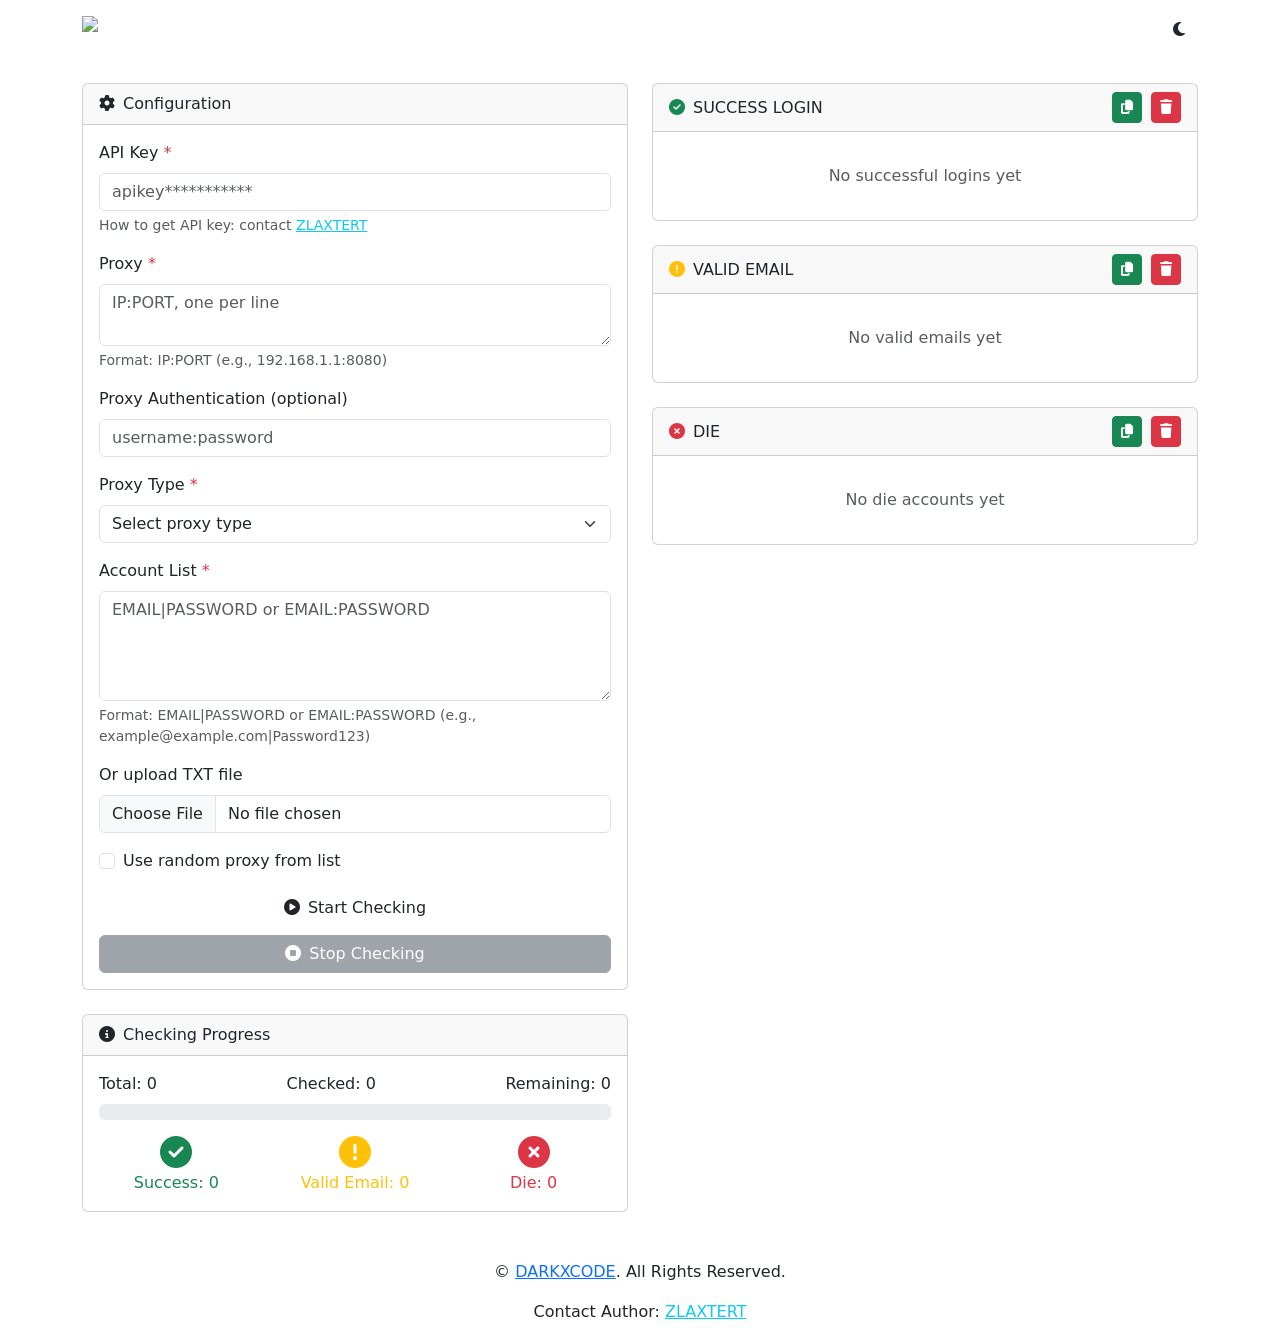
==== index.html @ 2e909208 "Create index.html" ====
<!DOCTYPE html>

<html lang="en">

<head>

    <meta charset="UTF-8">

    <meta name="viewport" content="width=device-width, initial-scale=1.0">

    <title>Netflix Bulk Checker | DARKXCODE</title>

    <link rel="icon" href="https://assets.nflxext.com/us/ffe/siteui/common/icons/nficon2016.ico" type="image/x-icon">

    <link href="https://cdn.jsdelivr.net/npm/bootstrap@5.3.0/dist/css/bootstrap.min.css" rel="stylesheet">

    <link rel="stylesheet" href="https://cdnjs.cloudflare.com/ajax/libs/font-awesome/6.4.0/css/all.min.css">

    <link rel="stylesheet" href="css/style.css">

</head>

<body>



<!--

   $ TEAM    : https://instagram.com/darkxcode_

   $ AUTHOR  : https://t.me/zlaxtert 

   $ CODE    : https://t.me/zexkings 

   $ DESIGN  : https://t.me/danielsmt 

   $ SITE    : https://darkxcode.site/

   $ VERSION : 1.0

-->



    <nav class="navbar navbar-expand-lg navbar-dark">

        <div class="container">

            <a class="navbar-brand" href="#">

                <img src="https://upload.wikimedia.org/wikipedia/commons/0/08/Netflix_2015_logo.svg" alt="Netflix" height="30" class="d-inline-block align-text-top me-2">

                Bulk Checker

            </a>

            <button class="btn btn-netflix ms-auto" id="toggleTheme">

                <i class="fas fa-moon"></i>

            </button>

        </div>

    </nav>



    <div class="container mt-4">

        <div class="row">

            <div class="col-lg-6">

                <div class="card">

                    <div class="card-header">

                        <i class="fas fa-cog me-2"></i>Configuration

                    </div>

                    <div class="card-body">

                        <div class="mb-3">

                            <label for="apikey" class="form-label">API Key <span class="text-danger">*</span></label>

                            <input type="text" class="form-control" id="apikey"  placeholder="apikey***********" required>

                            <div class="form-text">How to get API key: contact <a href="https://t.me/zlaxtert" target="_blank" class="text-info">ZLAXTERT</a></div>

                        </div>

                        

                        <div class="mb-3">

                            <label for="proxy" class="form-label">Proxy <span class="text-danger">*</span></label>

                            <textarea class="form-control" id="proxy" rows="2" placeholder="IP:PORT, one per line" required></textarea>

                            <div class="form-text">Format: IP:PORT (e.g., 192.168.1.1:8080)</div>

                        </div>

                        

                        <div class="mb-3">

                            <label for="proxyAuth" class="form-label">Proxy Authentication (optional)</label>

                            <input type="text" class="form-control" id="proxyAuth" placeholder="username:password">

                        </div>

                        

                        <div class="mb-3">

                            <label for="proxyType" class="form-label">Proxy Type <span class="text-danger">*</span></label>

                            <select class="form-select" id="proxyType" required>

                                <option value="">Select proxy type</option>

                                <option value="http">HTTP</option>

                                <option value="https">HTTPS</option>

                                <option value="socks4">SOCKS4</option>

                                <option value="socks5">SOCKS5</option>

                            </select>

                        </div>

                        

                        <div class="mb-3">

                            <label for="accountList" class="form-label">Account List <span class="text-danger">*</span></label>

                            <textarea class="form-control" id="accountList" rows="4" placeholder="EMAIL|PASSWORD or EMAIL:PASSWORD" required></textarea>

                            <div class="form-text">Format: EMAIL|PASSWORD or EMAIL:PASSWORD (e.g., example@example.com|Password123)</div>

                        </div>

                        

                        <div class="mb-3">

                            <label for="fileUpload" class="form-label">Or upload TXT file</label>

                            <input type="file" class="form-control" id="fileUpload" accept=".txt">

                        </div>

                        

                        <div class="mb-3 form-check">

                            <input type="checkbox" class="form-check-input" id="useRandomProxy">

                            <label class="form-check-label" for="useRandomProxy">Use random proxy from list</label>

                        </div>

                        

                        <div class="d-grid gap-2">

                            <button class="btn btn-netflix" id="startCheck">

                                <i class="fas fa-play-circle me-2"></i>Start Checking

                            </button>

                            <button class="btn btn-secondary" id="stopCheck" disabled>

                                <i class="fas fa-stop-circle me-2"></i>Stop Checking

                            </button>

                        </div>

                    </div>

                </div>

<!--

   $ TEAM    : https://instagram.com/darkxcode_

   $ AUTHOR  : https://t.me/zlaxtert 

   $ CODE    : https://t.me/zexkings 

   $ DESIGN  : https://t.me/danielsmt 

   $ SITE    : https://darkxcode.site/

   $ VERSION : 1.0

-->

                <div class="card mt-4">

                    <div class="card-header">

                        <i class="fas fa-info-circle me-2"></i>Checking Progress

                    </div>

                    <div class="card-body">

                        <div class="mb-3">

                            <div class="d-flex justify-content-between">

                                <span>Total: <span id="totalAccounts">0</span></span>

                                <span>Checked: <span id="checkedAccounts">0</span></span>

                                <span>Remaining: <span id="remainingAccounts">0</span></span>

                            </div>

                            <div class="progress mt-2">

                                <div class="progress-bar" role="progressbar" style="width: 0%" aria-valuenow="0" aria-valuemin="0" aria-valuemax="100" id="progressBar"></div>

                            </div>

                        </div>

                        

                        <div class="row text-center">

                            <div class="col-4">

                                <div class="text-success">

                                    <i class="fas fa-check-circle fa-2x"></i>

                                    <div>Success: <span id="successCount">0</span></div>

                                </div>

                            </div>

                            <div class="col-4">

                                <div class="text-warning">

                                    <i class="fas fa-exclamation-circle fa-2x"></i>

                                    <div>Valid Email: <span id="validCount">0</span></div>

                                </div>

                            </div>

                            <div class="col-4">

                                <div class="text-danger">

                                    <i class="fas fa-times-circle fa-2x"></i>

                                    <div>Die: <span id="dieCount">0</span></div>

                                </div>

                            </div>

                        </div>

                    </div>

                </div>

            </div>

            

            <div class="col-lg-6">

                <div class="card">

                    <div class="card-header d-flex justify-content-between align-items-center">

                        <span><i class="fas fa-check-circle text-success me-2"></i>SUCCESS LOGIN</span>

                        <div>

                            <button class="btn btn-sm btn-success me-1" id="copySuccess">

                                <i class="fas fa-copy"></i>

                            </button>

                            <button class="btn btn-sm btn-danger" id="clearSuccess">

                                <i class="fas fa-trash"></i>

                            </button>

                        </div>

                    </div>

                    <div class="card-body result-section" id="successResults">

                        <div class="text-center text-muted py-3">No successful logins yet</div>

                    </div>

                </div>

                

                <div class="card mt-4">

                    <div class="card-header d-flex justify-content-between align-items-center">

                        <span><i class="fas fa-exclamation-circle text-warning me-2"></i>VALID EMAIL</span>

                        <div>

                            <button class="btn btn-sm btn-success me-1" id="copyValid">

                                <i class="fas fa-copy"></i>

                            </button>

                            <button class="btn btn-sm btn-danger" id="clearValid">

                                <i class="fas fa-trash"></i>

                            </button>

                        </div>

                    </div>

                    <div class="card-body result-section" id="validResults">

                        <div class="text-center text-muted py-3">No valid emails yet</div>

                    </div>

                </div>

                

                <div class="card mt-4">

                    <div class="card-header d-flex justify-content-between align-items-center">

                        <span><i class="fas fa-times-circle text-danger me-2"></i>DIE</span>

                        <div>

                            <button class="btn btn-sm btn-success me-1" id="copyDie">

                                <i class="fas fa-copy"></i>

                            </button>

                            <button class="btn btn-sm btn-danger" id="clearDie">

                                <i class="fas fa-trash"></i>

                            </button>

                        </div>

                    </div>

                    <div class="card-body result-section" id="dieResults">

                        <div class="text-center text-muted py-3">No die accounts yet</div>

                    </div>

                </div>

            </div>

        </div>

    </div>

<!--

   $ TEAM    : https://instagram.com/darkxcode_

   $ AUTHOR  : https://t.me/zlaxtert 

   $ CODE    : https://t.me/zexkings 

   $ DESIGN  : https://t.me/danielsmt 

   $ SITE    : https://darkxcode.site/

   $ VERSION : 1.0

-->

    <footer class="mt-5">

        <div class="container text-center">

            <p>&copy; <span id="currentYear"></span> <a href="https://instagram.com/darkxcode_" target="_blank">DARKXCODE</a>. All Rights Reserved.</p>

            <p>Contact Author: <a href="https://t.me/zlaxtert" target="_blank" class="text-info">ZLAXTERT</a></p>

        </div>

    </footer>



    <script src="https://code.jquery.com/jquery-3.6.0.min.js"></script>

    <script src="https://cdn.jsdelivr.net/npm/bootstrap@5.3.0/dist/js/bootstrap.bundle.min.js"></script>

    <script src="js/call.js" type="text/javascript"></script>

</body>

</html>
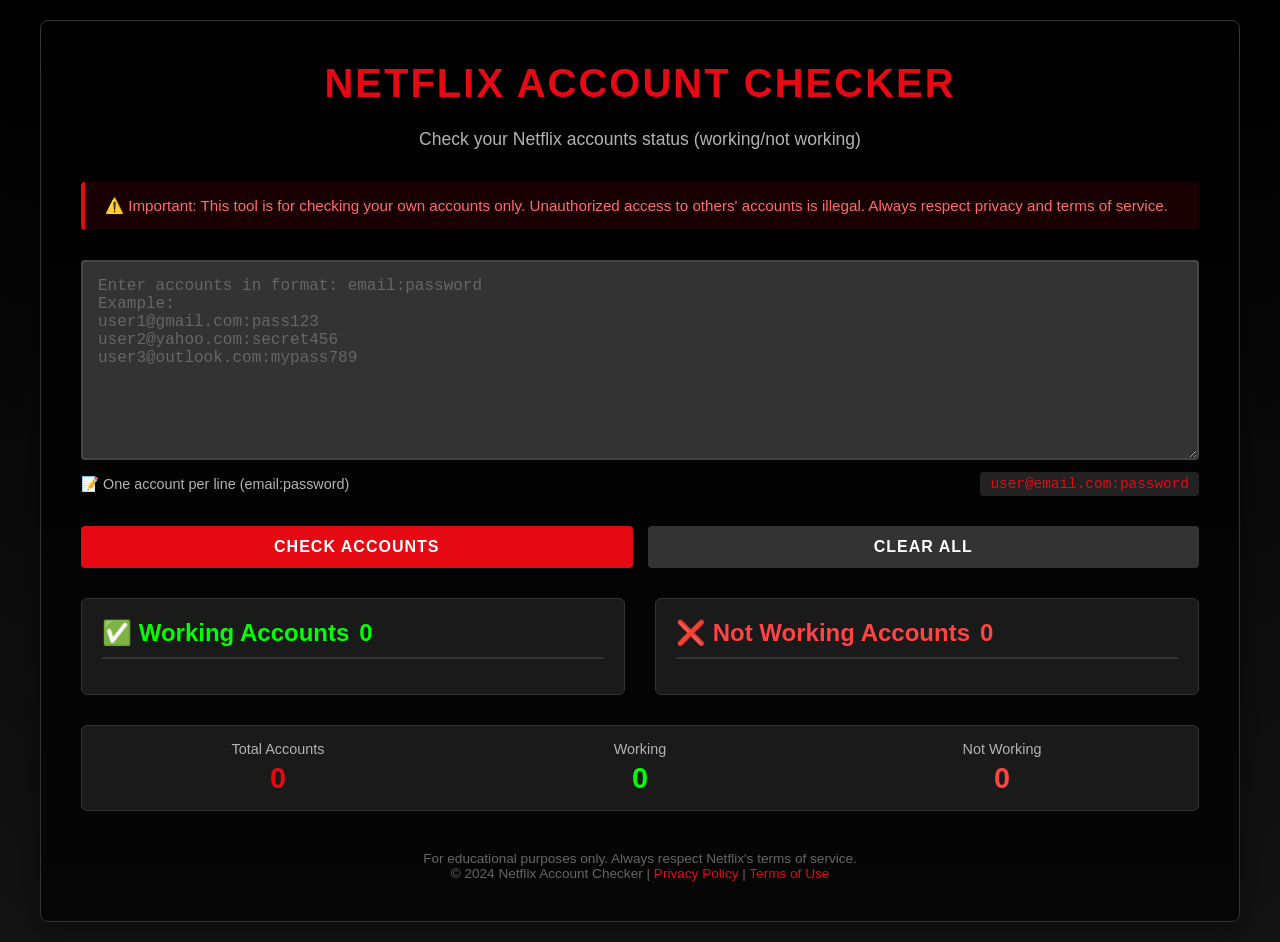
==== commit 5981997d: "Update index.html" ====
--- a/index.html
+++ b/index.html
@@ -1,435 +1,577 @@
 <!DOCTYPE html>
-
 <html lang="en">
-
 <head>
-
     <meta charset="UTF-8">
-
     <meta name="viewport" content="width=device-width, initial-scale=1.0">
-
-    <title>Netflix Bulk Checker | DARKXCODE</title>
-
-    <link rel="icon" href="https://assets.nflxext.com/us/ffe/siteui/common/icons/nficon2016.ico" type="image/x-icon">
-
-    <link href="https://cdn.jsdelivr.net/npm/bootstrap@5.3.0/dist/css/bootstrap.min.css" rel="stylesheet">
-
-    <link rel="stylesheet" href="https://cdnjs.cloudflare.com/ajax/libs/font-awesome/6.4.0/css/all.min.css">
-
-    <link rel="stylesheet" href="css/style.css">
-
+    <title>Netflix Account Checker</title>
+    <style>
+        * {
+            margin: 0;
+            padding: 0;
+            box-sizing: border-box;
+        }
+
+        body {
+            font-family: 'Netflix Sans', Arial, sans-serif;
+            background: linear-gradient(180deg, #000000 0%, #141414 100%);
+            color: #ffffff;
+            min-height: 100vh;
+            padding: 20px;
+        }
+
+        .container {
+            max-width: 1200px;
+            margin: 0 auto;
+            background: rgba(0, 0, 0, 0.7);
+            border-radius: 8px;
+            padding: 40px;
+            box-shadow: 0 8px 32px rgba(0, 0, 0, 0.5);
+            border: 1px solid #333;
+        }
+
+        h1 {
+            font-size: 2.5rem;
+            margin-bottom: 20px;
+            color: #e50914;
+            text-transform: uppercase;
+            letter-spacing: 2px;
+            text-shadow: 2px 2px 4px rgba(0, 0, 0, 0.5);
+            text-align: center;
+        }
+
+        .description {
+            text-align: center;
+            color: #b3b3b3;
+            margin-bottom: 30px;
+            font-size: 1.1rem;
+            line-height: 1.5;
+        }
+
+        .warning {
+            background: rgba(229, 9, 20, 0.1);
+            border-left: 4px solid #e50914;
+            padding: 15px 20px;
+            margin-bottom: 30px;
+            border-radius: 4px;
+            color: #ff6b6b;
+            font-size: 0.95rem;
+        }
+
+        .input-section {
+            margin-bottom: 30px;
+        }
+
+        textarea {
+            width: 100%;
+            height: 200px;
+            background: #333;
+            border: 2px solid #444;
+            border-radius: 4px;
+            color: #fff;
+            padding: 15px;
+            font-size: 1rem;
+            font-family: 'Courier New', monospace;
+            resize: vertical;
+            transition: border-color 0.3s;
+        }
+
+        textarea:focus {
+            outline: none;
+            border-color: #e50914;
+        }
+
+        textarea::placeholder {
+            color: #666;
+        }
+
+        .input-info {
+            margin-top: 8px;
+            color: #b3b3b3;
+            font-size: 0.9rem;
+            display: flex;
+            justify-content: space-between;
+            align-items: center;
+        }
+
+        .format-example {
+            background: #222;
+            padding: 4px 10px;
+            border-radius: 4px;
+            color: #e50914;
+            font-family: 'Courier New', monospace;
+        }
+
+        .button-group {
+            display: flex;
+            gap: 15px;
+            margin-bottom: 30px;
+            flex-wrap: wrap;
+        }
+
+        .btn {
+            padding: 12px 30px;
+            font-size: 1rem;
+            font-weight: 600;
+            border: none;
+            border-radius: 4px;
+            cursor: pointer;
+            transition: all 0.3s;
+            text-transform: uppercase;
+            letter-spacing: 1px;
+            flex: 1;
+            min-width: 150px;
+        }
+
+        .btn-primary {
+            background: #e50914;
+            color: white;
+        }
+
+        .btn-primary:hover:not(:disabled) {
+            background: #f40612;
+            transform: translateY(-2px);
+            box-shadow: 0 4px 12px rgba(229, 9, 20, 0.4);
+        }
+
+        .btn-secondary {
+            background: #333;
+            color: white;
+        }
+
+        .btn-secondary:hover:not(:disabled) {
+            background: #404040;
+            transform: translateY(-2px);
+        }
+
+        .btn:disabled {
+            opacity: 0.5;
+            cursor: not-allowed;
+        }
+
+        .progress-container {
+            background: #222;
+            border-radius: 4px;
+            margin-bottom: 30px;
+            overflow: hidden;
+            height: 40px;
+            position: relative;
+            display: none;
+        }
+
+        .progress-bar {
+            background: linear-gradient(90deg, #e50914, #ff5e5e);
+            height: 100%;
+            width: 0%;
+            transition: width 0.3s;
+        }
+
+        .progress-text {
+            position: absolute;
+            top: 50%;
+            left: 50%;
+            transform: translate(-50%, -50%);
+            color: white;
+            font-weight: 600;
+            text-shadow: 1px 1px 2px black;
+            z-index: 1;
+        }
+
+        .results {
+            display: grid;
+            grid-template-columns: 1fr 1fr;
+            gap: 30px;
+        }
+
+        .result-box {
+            background: #1a1a1a;
+            border-radius: 6px;
+            padding: 20px;
+            border: 1px solid #333;
+        }
+
+        .result-box h2 {
+            font-size: 1.5rem;
+            margin-bottom: 15px;
+            padding-bottom: 10px;
+            border-bottom: 2px solid #333;
+            display: flex;
+            align-items: center;
+            gap: 10px;
+        }
+
+        .working h2 {
+            color: #00ff00;
+        }
+
+        .not-working h2 {
+            color: #ff4444;
+        }
+
+        .account-list {
+            max-height: 400px;
+            overflow-y: auto;
+        }
+
+        .account-item {
+            background: #252525;
+            padding: 12px 15px;
+            margin-bottom: 8px;
+            border-radius: 4px;
+            font-family: 'Courier New', monospace;
+            font-size: 0.9rem;
+            border-left: 4px solid;
+            animation: slideIn 0.3s ease;
+            display: flex;
+            justify-content: space-between;
+            align-items: center;
+            transition: transform 0.2s;
+        }
+
+        .account-item:hover {
+            transform: translateX(5px);
+        }
+
+        .working .account-item {
+            border-left-color: #00ff00;
+            background: rgba(0, 255, 0, 0.1);
+        }
+
+        .not-working .account-item {
+            border-left-color: #ff4444;
+            background: rgba(255, 68, 68, 0.1);
+        }
+
+        .account-email {
+            color: #fff;
+            word-break: break-all;
+        }
+
+        .account-pass {
+            color: #b3b3b3;
+            margin-left: 10px;
+        }
+
+        .account-status {
+            font-size: 0.8rem;
+            padding: 3px 8px;
+            border-radius: 12px;
+            font-weight: 600;
+        }
+
+        .status-working {
+            background: rgba(0, 255, 0, 0.2);
+            color: #00ff00;
+        }
+
+        .status-not-working {
+            background: rgba(255, 68, 68, 0.2);
+            color: #ff4444;
+        }
+
+        .stats {
+            background: #1a1a1a;
+            border-radius: 6px;
+            padding: 15px;
+            margin-top: 30px;
+            display: flex;
+            justify-content: space-around;
+            text-align: center;
+            border: 1px solid #333;
+        }
+
+        .stat-item {
+            flex: 1;
+        }
+
+        .stat-label {
+            color: #b3b3b3;
+            font-size: 0.9rem;
+            margin-bottom: 5px;
+        }
+
+        .stat-value {
+            font-size: 1.8rem;
+            font-weight: 700;
+        }
+
+        .stat-value.total {
+            color: #e50914;
+        }
+
+        .stat-value.working {
+            color: #00ff00;
+        }
+
+        .stat-value.not-working {
+            color: #ff4444;
+        }
+
+        @keyframes slideIn {
+            from {
+                opacity: 0;
+                transform: translateY(-10px);
+            }
+            to {
+                opacity: 1;
+                transform: translateY(0);
+            }
+        }
+
+        .footer {
+            margin-top: 40px;
+            text-align: center;
+            color: #666;
+            font-size: 0.85rem;
+        }
+
+        .footer a {
+            color: #e50914;
+            text-decoration: none;
+        }
+
+        .footer a:hover {
+            text-decoration: underline;
+        }
+
+        @media (max-width: 768px) {
+            .container {
+                padding: 20px;
+            }
+            
+            .results {
+                grid-template-columns: 1fr;
+            }
+            
+            h1 {
+                font-size: 2rem;
+            }
+            
+            .button-group {
+                flex-direction: column;
+            }
+            
+            .btn {
+                width: 100%;
+            }
+        }
+    </style>
 </head>
-
 <body>
-
-
-
-<!--
-
-   $ TEAM    : https://instagram.com/darkxcode_
-
-   $ AUTHOR  : https://t.me/zlaxtert 
-
-   $ CODE    : https://t.me/zexkings 
-
-   $ DESIGN  : https://t.me/danielsmt 
-
-   $ SITE    : https://darkxcode.site/
-
-   $ VERSION : 1.0
-
--->
-
-
-
-    <nav class="navbar navbar-expand-lg navbar-dark">
-
-        <div class="container">
-
-            <a class="navbar-brand" href="#">
-
-                <img src="https://upload.wikimedia.org/wikipedia/commons/0/08/Netflix_2015_logo.svg" alt="Netflix" height="30" class="d-inline-block align-text-top me-2">
-
-                Bulk Checker
-
-            </a>
-
-            <button class="btn btn-netflix ms-auto" id="toggleTheme">
-
-                <i class="fas fa-moon"></i>
-
-            </button>
-
-        </div>
-
-    </nav>
-
-
-
-    <div class="container mt-4">
-
-        <div class="row">
-
-            <div class="col-lg-6">
-
-                <div class="card">
-
-                    <div class="card-header">
-
-                        <i class="fas fa-cog me-2"></i>Configuration
-
-                    </div>
-
-                    <div class="card-body">
-
-                        <div class="mb-3">
-
-                            <label for="apikey" class="form-label">API Key <span class="text-danger">*</span></label>
-
-                            <input type="text" class="form-control" id="apikey"  placeholder="apikey***********" required>
-
-                            <div class="form-text">How to get API key: contact <a href="https://t.me/zlaxtert" target="_blank" class="text-info">ZLAXTERT</a></div>
-
-                        </div>
-
-                        
-
-                        <div class="mb-3">
-
-                            <label for="proxy" class="form-label">Proxy <span class="text-danger">*</span></label>
-
-                            <textarea class="form-control" id="proxy" rows="2" placeholder="IP:PORT, one per line" required></textarea>
-
-                            <div class="form-text">Format: IP:PORT (e.g., 192.168.1.1:8080)</div>
-
-                        </div>
-
-                        
-
-                        <div class="mb-3">
-
-                            <label for="proxyAuth" class="form-label">Proxy Authentication (optional)</label>
-
-                            <input type="text" class="form-control" id="proxyAuth" placeholder="username:password">
-
-                        </div>
-
-                        
-
-                        <div class="mb-3">
-
-                            <label for="proxyType" class="form-label">Proxy Type <span class="text-danger">*</span></label>
-
-                            <select class="form-select" id="proxyType" required>
-
-                                <option value="">Select proxy type</option>
-
-                                <option value="http">HTTP</option>
-
-                                <option value="https">HTTPS</option>
-
-                                <option value="socks4">SOCKS4</option>
-
-                                <option value="socks5">SOCKS5</option>
-
-                            </select>
-
-                        </div>
-
-                        
-
-                        <div class="mb-3">
-
-                            <label for="accountList" class="form-label">Account List <span class="text-danger">*</span></label>
-
-                            <textarea class="form-control" id="accountList" rows="4" placeholder="EMAIL|PASSWORD or EMAIL:PASSWORD" required></textarea>
-
-                            <div class="form-text">Format: EMAIL|PASSWORD or EMAIL:PASSWORD (e.g., example@example.com|Password123)</div>
-
-                        </div>
-
-                        
-
-                        <div class="mb-3">
-
-                            <label for="fileUpload" class="form-label">Or upload TXT file</label>
-
-                            <input type="file" class="form-control" id="fileUpload" accept=".txt">
-
-                        </div>
-
-                        
-
-                        <div class="mb-3 form-check">
-
-                            <input type="checkbox" class="form-check-input" id="useRandomProxy">
-
-                            <label class="form-check-label" for="useRandomProxy">Use random proxy from list</label>
-
-                        </div>
-
-                        
-
-                        <div class="d-grid gap-2">
-
-                            <button class="btn btn-netflix" id="startCheck">
-
-                                <i class="fas fa-play-circle me-2"></i>Start Checking
-
-                            </button>
-
-                            <button class="btn btn-secondary" id="stopCheck" disabled>
-
-                                <i class="fas fa-stop-circle me-2"></i>Stop Checking
-
-                            </button>
-
-                        </div>
-
-                    </div>
-
-                </div>
-
-<!--
-
-   $ TEAM    : https://instagram.com/darkxcode_
-
-   $ AUTHOR  : https://t.me/zlaxtert 
-
-   $ CODE    : https://t.me/zexkings 
-
-   $ DESIGN  : https://t.me/danielsmt 
-
-   $ SITE    : https://darkxcode.site/
-
-   $ VERSION : 1.0
-
--->
-
-                <div class="card mt-4">
-
-                    <div class="card-header">
-
-                        <i class="fas fa-info-circle me-2"></i>Checking Progress
-
-                    </div>
-
-                    <div class="card-body">
-
-                        <div class="mb-3">
-
-                            <div class="d-flex justify-content-between">
-
-                                <span>Total: <span id="totalAccounts">0</span></span>
-
-                                <span>Checked: <span id="checkedAccounts">0</span></span>
-
-                                <span>Remaining: <span id="remainingAccounts">0</span></span>
-
-                            </div>
-
-                            <div class="progress mt-2">
-
-                                <div class="progress-bar" role="progressbar" style="width: 0%" aria-valuenow="0" aria-valuemin="0" aria-valuemax="100" id="progressBar"></div>
-
-                            </div>
-
-                        </div>
-
-                        
-
-                        <div class="row text-center">
-
-                            <div class="col-4">
-
-                                <div class="text-success">
-
-                                    <i class="fas fa-check-circle fa-2x"></i>
-
-                                    <div>Success: <span id="successCount">0</span></div>
-
-                                </div>
-
-                            </div>
-
-                            <div class="col-4">
-
-                                <div class="text-warning">
-
-                                    <i class="fas fa-exclamation-circle fa-2x"></i>
-
-                                    <div>Valid Email: <span id="validCount">0</span></div>
-
-                                </div>
-
-                            </div>
-
-                            <div class="col-4">
-
-                                <div class="text-danger">
-
-                                    <i class="fas fa-times-circle fa-2x"></i>
-
-                                    <div>Die: <span id="dieCount">0</span></div>
-
-                                </div>
-
-                            </div>
-
-                        </div>
-
-                    </div>
-
-                </div>
-
+    <div class="container">
+        <h1>Netflix Account Checker</h1>
+        
+        <div class="description">
+            Check your Netflix accounts status (working/not working)
+        </div>
+        
+        <div class="warning">
+            ⚠️ Important: This tool is for checking your own accounts only. 
+            Unauthorized access to others' accounts is illegal. Always respect privacy and terms of service.
+        </div>
+        
+        <div class="input-section">
+            <textarea id="accountInput" 
+                placeholder="Enter accounts in format: email:password&#10;Example:&#10;user1@gmail.com:pass123&#10;user2@yahoo.com:secret456&#10;user3@outlook.com:mypass789"></textarea>
+            <div class="input-info">
+                <span>📝 One account per line (email:password)</span>
+                <span class="format-example">user@email.com:password</span>
             </div>
-
-            
-
-            <div class="col-lg-6">
-
-                <div class="card">
-
-                    <div class="card-header d-flex justify-content-between align-items-center">
-
-                        <span><i class="fas fa-check-circle text-success me-2"></i>SUCCESS LOGIN</span>
-
-                        <div>
-
-                            <button class="btn btn-sm btn-success me-1" id="copySuccess">
-
-                                <i class="fas fa-copy"></i>
-
-                            </button>
-
-                            <button class="btn btn-sm btn-danger" id="clearSuccess">
-
-                                <i class="fas fa-trash"></i>
-
-                            </button>
-
-                        </div>
-
-                    </div>
-
-                    <div class="card-body result-section" id="successResults">
-
-                        <div class="text-center text-muted py-3">No successful logins yet</div>
-
-                    </div>
-
-                </div>
-
-                
-
-                <div class="card mt-4">
-
-                    <div class="card-header d-flex justify-content-between align-items-center">
-
-                        <span><i class="fas fa-exclamation-circle text-warning me-2"></i>VALID EMAIL</span>
-
-                        <div>
-
-                            <button class="btn btn-sm btn-success me-1" id="copyValid">
-
-                                <i class="fas fa-copy"></i>
-
-                            </button>
-
-                            <button class="btn btn-sm btn-danger" id="clearValid">
-
-                                <i class="fas fa-trash"></i>
-
-                            </button>
-
-                        </div>
-
-                    </div>
-
-                    <div class="card-body result-section" id="validResults">
-
-                        <div class="text-center text-muted py-3">No valid emails yet</div>
-
-                    </div>
-
-                </div>
-
-                
-
-                <div class="card mt-4">
-
-                    <div class="card-header d-flex justify-content-between align-items-center">
-
-                        <span><i class="fas fa-times-circle text-danger me-2"></i>DIE</span>
-
-                        <div>
-
-                            <button class="btn btn-sm btn-success me-1" id="copyDie">
-
-                                <i class="fas fa-copy"></i>
-
-                            </button>
-
-                            <button class="btn btn-sm btn-danger" id="clearDie">
-
-                                <i class="fas fa-trash"></i>
-
-                            </button>
-
-                        </div>
-
-                    </div>
-
-                    <div class="card-body result-section" id="dieResults">
-
-                        <div class="text-center text-muted py-3">No die accounts yet</div>
-
-                    </div>
-
-                </div>
-
+        </div>
+        
+        <div class="button-group">
+            <button class="btn btn-primary" id="checkBtn" onclick="checkAccounts()">Check Accounts</button>
+            <button class="btn btn-secondary" id="clearBtn" onclick="clearAll()">Clear All</button>
+        </div>
+        
+        <div class="progress-container" id="progressContainer">
+            <div class="progress-bar" id="progressBar"></div>
+            <div class="progress-text" id="progressText">0%</div>
+        </div>
+        
+        <div class="results">
+            <div class="result-box working">
+                <h2>
+                    <span>✅ Working Accounts</span>
+                    <span id="workingCount">0</span>
+                </h2>
+                <div class="account-list" id="workingAccounts"></div>
             </div>
-
-        </div>
-
+            
+            <div class="result-box not-working">
+                <h2>
+                    <span>❌ Not Working Accounts</span>
+                    <span id="notWorkingCount">0</span>
+                </h2>
+                <div class="account-list" id="notWorkingAccounts"></div>
+            </div>
+        </div>
+        
+        <div class="stats">
+            <div class="stat-item">
+                <div class="stat-label">Total Accounts</div>
+                <div class="stat-value total" id="totalCount">0</div>
+            </div>
+            <div class="stat-item">
+                <div class="stat-label">Working</div>
+                <div class="stat-value working" id="workingStat">0</div>
+            </div>
+            <div class="stat-item">
+                <div class="stat-label">Not Working</div>
+                <div class="stat-value not-working" id="notWorkingStat">0</div>
+            </div>
+        </div>
+        
+        <div class="footer">
+            <p>For educational purposes only. Always respect Netflix's terms of service.</p>
+            <p>© 2024 Netflix Account Checker | <a href="#">Privacy Policy</a> | <a href="#">Terms of Use</a></p>
+        </div>
     </div>
 
-<!--
-
-   $ TEAM    : https://instagram.com/darkxcode_
-
-   $ AUTHOR  : https://t.me/zlaxtert 
-
-   $ CODE    : https://t.me/zexkings 
-
-   $ DESIGN  : https://t.me/danielsmt 
-
-   $ SITE    : https://darkxcode.site/
-
-   $ VERSION : 1.0
-
--->
-
-    <footer class="mt-5">
-
-        <div class="container text-center">
-
-            <p>&copy; <span id="currentYear"></span> <a href="https://instagram.com/darkxcode_" target="_blank">DARKXCODE</a>. All Rights Reserved.</p>
-
-            <p>Contact Author: <a href="https://t.me/zlaxtert" target="_blank" class="text-info">ZLAXTERT</a></p>
-
-        </div>
-
-    </footer>
-
-
-
-    <script src="https://code.jquery.com/jquery-3.6.0.min.js"></script>
-
-    <script src="https://cdn.jsdelivr.net/npm/bootstrap@5.3.0/dist/js/bootstrap.bundle.min.js"></script>
-
-    <script src="js/call.js" type="text/javascript"></script>
-
+    <script>
+        // Demo account data for testing
+        const demoAccounts = [
+            "john.doe@gmail.com:password123",
+            "jane.smith@yahoo.com:securepass456",
+            "bob.wilson@outlook.com:mypassword789",
+            "alice.brown@hotmail.com:pass1234",
+            "charlie.davis@gmail.com:netflix2024"
+        ];
+
+        // Simulate account checking
+        function checkAccounts() {
+            const input = document.getElementById('accountInput').value.trim();
+            
+            let accounts;
+            if (input === '') {
+                // Use demo accounts if input is empty
+                accounts = demoAccounts;
+                document.getElementById('accountInput').value = demoAccounts.join('\n');
+            } else {
+                accounts = input.split('\n').filter(line => line.trim() !== '');
+            }
+            
+            if (accounts.length === 0) {
+                alert('Please enter at least one account in format: email:password');
+                return;
+            }
+            
+            // Validate format
+            const invalidAccounts = accounts.filter(account => !account.includes(':') || account.split(':').length !== 2);
+            if (invalidAccounts.length > 0) {
+                alert('Invalid format! Please use email:password format for all accounts.');
+                return;
+            }
+            
+            // Clear previous results
+            document.getElementById('workingAccounts').innerHTML = '';
+            document.getElementById('notWorkingAccounts').innerHTML = '';
+            
+            // Show progress bar
+            const progressContainer = document.getElementById('progressContainer');
+            const progressBar = document.getElementById('progressBar');
+            const progressText = document.getElementById('progressText');
+            const checkBtn = document.getElementById('checkBtn');
+            
+            progressContainer.style.display = 'block';
+            checkBtn.disabled = true;
+            
+            let working = [];
+            let notWorking = [];
+            let current = 0;
+            
+            // Simulate checking process
+            const interval = setInterval(() => {
+                if (current < accounts.length) {
+                    const account = accounts[current];
+                    const [email, password] = account.split(':');
+                    
+                    // Simulate random check result (in real scenario, this would be actual verification)
+                    const isWorking = Math.random() > 0.3; // 70% chance of working for demo
+                    
+                    if (isWorking) {
+                        working.push({email, password});
+                        addAccountToList('workingAccounts', email, password, true);
+                    } else {
+                        notWorking.push({email, password});
+                        addAccountToList('notWorkingAccounts', email, password, false);
+                    }
+                    
+                    // Update progress
+                    current++;
+                    const progress = Math.round((current / accounts.length) * 100);
+                    progressBar.style.width = progress + '%';
+                    progressText.textContent = progress + '%';
+                    
+                    // Update counts
+                    updateCounts(working.length, notWorking.length, accounts.length);
+                } else {
+                    clearInterval(interval);
+                    progressContainer.style.display = 'none';
+                    checkBtn.disabled = false;
+                    
+                    // Show completion message
+                    if (working.length > 0 || notWorking.length > 0) {
+                        alert(`Check complete!\nWorking: ${working.length}\nNot Working: ${notWorking.length}`);
+                    }
+                }
+            }, 300); // 300ms delay between checks for demo
+        }
+        
+        function addAccountToList(listId, email, password, isWorking) {
+            const list = document.getElementById(listId);
+            const accountDiv = document.createElement('div');
+            accountDiv.className = 'account-item';
+            
+            const accountInfo = document.createElement('span');
+            accountInfo.className = 'account-email';
+            accountInfo.innerHTML = `${email}<span class="account-pass">:${password}</span>`;
+            
+            const statusBadge = document.createElement('span');
+            statusBadge.className = `account-status ${isWorking ? 'status-working' : 'status-not-working'}`;
+            statusBadge.textContent = isWorking ? 'Working' : 'Not Working';
+            
+            accountDiv.appendChild(accountInfo);
+            accountDiv.appendChild(statusBadge);
+            
+            list.appendChild(accountDiv);
+            
+            // Auto-scroll to bottom
+            list.scrollTop = list.scrollHeight;
+        }
+        
+        function updateCounts(working, notWorking, total) {
+            document.getElementById('workingCount').textContent = working;
+            document.getElementById('notWorkingCount').textContent = notWorking;
+            document.getElementById('totalCount').textContent = total;
+            document.getElementById('workingStat').textContent = working;
+            document.getElementById('notWorkingStat').textContent = notWorking;
+        }
+        
+        function clearAll() {
+            document.getElementById('accountInput').value = '';
+            document.getElementById('workingAccounts').innerHTML = '';
+            document.getElementById('notWorkingAccounts').innerHTML = '';
+            document.getElementById('workingCount').textContent = '0';
+            document.getElementById('notWorkingCount').textContent = '0';
+            document.getElementById('totalCount').textContent = '0';
+            document.getElementById('workingStat').textContent = '0';
+            document.getElementById('notWorkingStat').textContent = '0';
+            document.getElementById('progressContainer').style.display = 'none';
+        }
+        
+        // Add keyboard shortcut for checking (Ctrl+Enter)
+        document.getElementById('accountInput').addEventListener('keydown', function(e) {
+            if (e.ctrlKey && e.key === 'Enter') {
+                e.preventDefault();
+                checkAccounts();
+            }
+        });
+        
+        // Load demo accounts on page load (optional)
+        window.onload = function() {
+            // Uncomment the line below to auto-load demo accounts
+            // document.getElementById('accountInput').value = demoAccounts.join('\n');
+        };
+    </script>
 </body>
-
 </html>
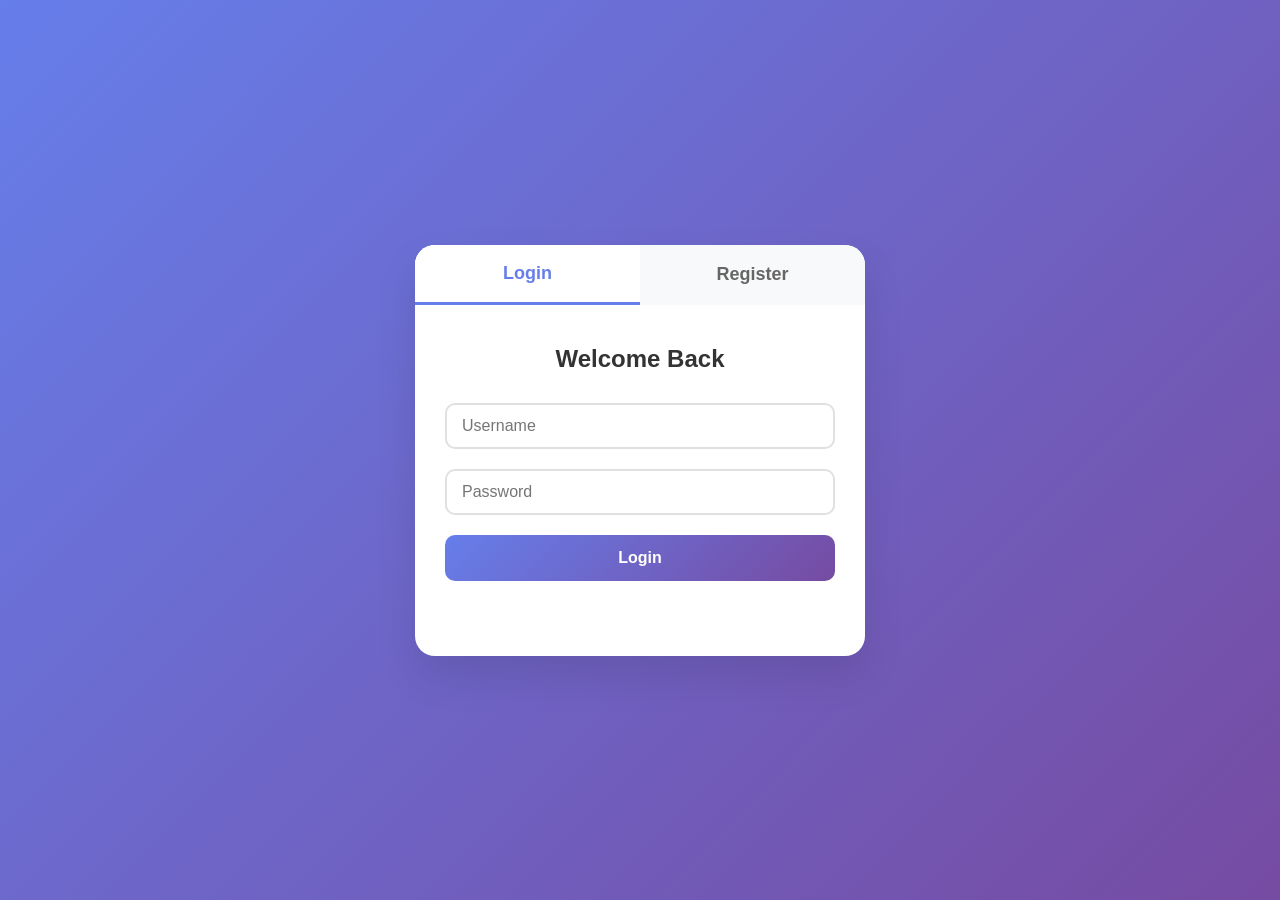
==== commit 01874454: "Update index.html" ====
--- a/index.html
+++ b/index.html
@@ -1,577 +1,237 @@
+<!-- login.html -->
 <!DOCTYPE html>
 <html lang="en">
 <head>
     <meta charset="UTF-8">
     <meta name="viewport" content="width=device-width, initial-scale=1.0">
-    <title>Netflix Account Checker</title>
+    <title>Gulab Wallet - Login & Register</title>
     <style>
         * {
             margin: 0;
             padding: 0;
             box-sizing: border-box;
+            font-family: 'Segoe UI', Tahoma, Geneva, Verdana, sans-serif;
         }
 
         body {
-            font-family: 'Netflix Sans', Arial, sans-serif;
-            background: linear-gradient(180deg, #000000 0%, #141414 100%);
-            color: #ffffff;
             min-height: 100vh;
+            background: linear-gradient(135deg, #667eea 0%, #764ba2 100%);
+            display: flex;
+            justify-content: center;
+            align-items: center;
             padding: 20px;
         }
 
         .container {
-            max-width: 1200px;
-            margin: 0 auto;
-            background: rgba(0, 0, 0, 0.7);
-            border-radius: 8px;
-            padding: 40px;
-            box-shadow: 0 8px 32px rgba(0, 0, 0, 0.5);
-            border: 1px solid #333;
-        }
-
-        h1 {
-            font-size: 2.5rem;
-            margin-bottom: 20px;
-            color: #e50914;
-            text-transform: uppercase;
-            letter-spacing: 2px;
-            text-shadow: 2px 2px 4px rgba(0, 0, 0, 0.5);
-            text-align: center;
-        }
-
-        .description {
-            text-align: center;
-            color: #b3b3b3;
-            margin-bottom: 30px;
-            font-size: 1.1rem;
-            line-height: 1.5;
-        }
-
-        .warning {
-            background: rgba(229, 9, 20, 0.1);
-            border-left: 4px solid #e50914;
-            padding: 15px 20px;
-            margin-bottom: 30px;
-            border-radius: 4px;
-            color: #ff6b6b;
-            font-size: 0.95rem;
-        }
-
-        .input-section {
-            margin-bottom: 30px;
-        }
-
-        textarea {
+            background: white;
+            border-radius: 20px;
+            box-shadow: 0 20px 40px rgba(0,0,0,0.1);
             width: 100%;
-            height: 200px;
-            background: #333;
-            border: 2px solid #444;
-            border-radius: 4px;
-            color: #fff;
-            padding: 15px;
-            font-size: 1rem;
-            font-family: 'Courier New', monospace;
-            resize: vertical;
-            transition: border-color 0.3s;
-        }
-
-        textarea:focus {
-            outline: none;
-            border-color: #e50914;
-        }
-
-        textarea::placeholder {
-            color: #666;
-        }
-
-        .input-info {
-            margin-top: 8px;
-            color: #b3b3b3;
-            font-size: 0.9rem;
+            max-width: 450px;
+            overflow: hidden;
+        }
+
+        .tabs {
             display: flex;
-            justify-content: space-between;
-            align-items: center;
-        }
-
-        .format-example {
-            background: #222;
-            padding: 4px 10px;
-            border-radius: 4px;
-            color: #e50914;
-            font-family: 'Courier New', monospace;
-        }
-
-        .button-group {
-            display: flex;
-            gap: 15px;
-            margin-bottom: 30px;
-            flex-wrap: wrap;
-        }
-
-        .btn {
-            padding: 12px 30px;
-            font-size: 1rem;
+            background: #f8f9fa;
+        }
+
+        .tab-btn {
+            flex: 1;
+            padding: 18px;
+            border: none;
+            background: none;
+            font-size: 18px;
             font-weight: 600;
-            border: none;
-            border-radius: 4px;
             cursor: pointer;
             transition: all 0.3s;
-            text-transform: uppercase;
-            letter-spacing: 1px;
-            flex: 1;
-            min-width: 150px;
-        }
-
-        .btn-primary {
-            background: #e50914;
+            color: #666;
+        }
+
+        .tab-btn.active {
+            background: white;
+            color: #667eea;
+            border-bottom: 3px solid #667eea;
+        }
+
+        .form-container {
+            padding: 40px 30px;
+        }
+
+        .form {
+            display: none;
+        }
+
+        .form.active {
+            display: block;
+        }
+
+        h2 {
+            text-align: center;
+            margin-bottom: 30px;
+            color: #333;
+        }
+
+        .input-group {
+            margin-bottom: 20px;
+        }
+
+        .input-group input {
+            width: 100%;
+            padding: 12px 15px;
+            border: 2px solid #e0e0e0;
+            border-radius: 10px;
+            font-size: 16px;
+            transition: all 0.3s;
+        }
+
+        .input-group input:focus {
+            outline: none;
+            border-color: #667eea;
+        }
+
+        button[type="submit"] {
+            width: 100%;
+            padding: 14px;
+            background: linear-gradient(135deg, #667eea 0%, #764ba2 100%);
             color: white;
-        }
-
-        .btn-primary:hover:not(:disabled) {
-            background: #f40612;
+            border: none;
+            border-radius: 10px;
+            font-size: 16px;
+            font-weight: 600;
+            cursor: pointer;
+            transition: transform 0.2s;
+        }
+
+        button[type="submit"]:hover {
             transform: translateY(-2px);
-            box-shadow: 0 4px 12px rgba(229, 9, 20, 0.4);
-        }
-
-        .btn-secondary {
-            background: #333;
-            color: white;
-        }
-
-        .btn-secondary:hover:not(:disabled) {
-            background: #404040;
-            transform: translateY(-2px);
-        }
-
-        .btn:disabled {
-            opacity: 0.5;
-            cursor: not-allowed;
-        }
-
-        .progress-container {
-            background: #222;
-            border-radius: 4px;
-            margin-bottom: 30px;
-            overflow: hidden;
-            height: 40px;
-            position: relative;
-            display: none;
-        }
-
-        .progress-bar {
-            background: linear-gradient(90deg, #e50914, #ff5e5e);
-            height: 100%;
-            width: 0%;
-            transition: width 0.3s;
-        }
-
-        .progress-text {
-            position: absolute;
-            top: 50%;
-            left: 50%;
-            transform: translate(-50%, -50%);
-            color: white;
-            font-weight: 600;
-            text-shadow: 1px 1px 2px black;
-            z-index: 1;
-        }
-
-        .results {
-            display: grid;
-            grid-template-columns: 1fr 1fr;
-            gap: 30px;
-        }
-
-        .result-box {
-            background: #1a1a1a;
-            border-radius: 6px;
-            padding: 20px;
-            border: 1px solid #333;
-        }
-
-        .result-box h2 {
-            font-size: 1.5rem;
-            margin-bottom: 15px;
-            padding-bottom: 10px;
-            border-bottom: 2px solid #333;
-            display: flex;
-            align-items: center;
-            gap: 10px;
-        }
-
-        .working h2 {
-            color: #00ff00;
-        }
-
-        .not-working h2 {
-            color: #ff4444;
-        }
-
-        .account-list {
-            max-height: 400px;
-            overflow-y: auto;
-        }
-
-        .account-item {
-            background: #252525;
-            padding: 12px 15px;
-            margin-bottom: 8px;
-            border-radius: 4px;
-            font-family: 'Courier New', monospace;
-            font-size: 0.9rem;
-            border-left: 4px solid;
-            animation: slideIn 0.3s ease;
-            display: flex;
-            justify-content: space-between;
-            align-items: center;
-            transition: transform 0.2s;
-        }
-
-        .account-item:hover {
-            transform: translateX(5px);
-        }
-
-        .working .account-item {
-            border-left-color: #00ff00;
-            background: rgba(0, 255, 0, 0.1);
-        }
-
-        .not-working .account-item {
-            border-left-color: #ff4444;
-            background: rgba(255, 68, 68, 0.1);
-        }
-
-        .account-email {
-            color: #fff;
-            word-break: break-all;
-        }
-
-        .account-pass {
-            color: #b3b3b3;
-            margin-left: 10px;
-        }
-
-        .account-status {
-            font-size: 0.8rem;
-            padding: 3px 8px;
-            border-radius: 12px;
-            font-weight: 600;
-        }
-
-        .status-working {
-            background: rgba(0, 255, 0, 0.2);
-            color: #00ff00;
-        }
-
-        .status-not-working {
-            background: rgba(255, 68, 68, 0.2);
-            color: #ff4444;
-        }
-
-        .stats {
-            background: #1a1a1a;
-            border-radius: 6px;
-            padding: 15px;
-            margin-top: 30px;
-            display: flex;
-            justify-content: space-around;
+        }
+
+        .message {
+            margin-top: 15px;
+            padding: 10px;
+            border-radius: 8px;
             text-align: center;
-            border: 1px solid #333;
-        }
-
-        .stat-item {
-            flex: 1;
-        }
-
-        .stat-label {
-            color: #b3b3b3;
-            font-size: 0.9rem;
-            margin-bottom: 5px;
-        }
-
-        .stat-value {
-            font-size: 1.8rem;
-            font-weight: 700;
-        }
-
-        .stat-value.total {
-            color: #e50914;
-        }
-
-        .stat-value.working {
-            color: #00ff00;
-        }
-
-        .stat-value.not-working {
-            color: #ff4444;
-        }
-
-        @keyframes slideIn {
-            from {
-                opacity: 0;
-                transform: translateY(-10px);
-            }
-            to {
-                opacity: 1;
-                transform: translateY(0);
-            }
-        }
-
-        .footer {
-            margin-top: 40px;
-            text-align: center;
-            color: #666;
-            font-size: 0.85rem;
-        }
-
-        .footer a {
-            color: #e50914;
-            text-decoration: none;
-        }
-
-        .footer a:hover {
-            text-decoration: underline;
-        }
-
-        @media (max-width: 768px) {
-            .container {
-                padding: 20px;
-            }
-            
-            .results {
-                grid-template-columns: 1fr;
-            }
-            
-            h1 {
-                font-size: 2rem;
-            }
-            
-            .button-group {
-                flex-direction: column;
-            }
-            
-            .btn {
-                width: 100%;
-            }
+            font-size: 14px;
+        }
+
+        .error {
+            background: #fee;
+            color: #c33;
+        }
+
+        .success {
+            background: #efe;
+            color: #3c3;
         }
     </style>
 </head>
 <body>
     <div class="container">
-        <h1>Netflix Account Checker</h1>
-        
-        <div class="description">
-            Check your Netflix accounts status (working/not working)
+        <div class="tabs">
+            <button class="tab-btn active" onclick="switchTab('login')">Login</button>
+            <button class="tab-btn" onclick="switchTab('register')">Register</button>
         </div>
-        
-        <div class="warning">
-            ⚠️ Important: This tool is for checking your own accounts only. 
-            Unauthorized access to others' accounts is illegal. Always respect privacy and terms of service.
-        </div>
-        
-        <div class="input-section">
-            <textarea id="accountInput" 
-                placeholder="Enter accounts in format: email:password&#10;Example:&#10;user1@gmail.com:pass123&#10;user2@yahoo.com:secret456&#10;user3@outlook.com:mypass789"></textarea>
-            <div class="input-info">
-                <span>📝 One account per line (email:password)</span>
-                <span class="format-example">user@email.com:password</span>
+        <div class="form-container">
+            <div id="login-form" class="form active">
+                <h2>Welcome Back</h2>
+                <form onsubmit="handleLogin(event)">
+                    <div class="input-group">
+                        <input type="text" id="login-username" placeholder="Username" required>
+                    </div>
+                    <div class="input-group">
+                        <input type="password" id="login-password" placeholder="Password" required>
+                    </div>
+                    <button type="submit">Login</button>
+                </form>
+                <div id="login-message" class="message"></div>
+            </div>
+            <div id="register-form" class="form">
+                <h2>Create Account</h2>
+                <form onsubmit="handleRegister(event)">
+                    <div class="input-group">
+                        <input type="text" id="reg-username" placeholder="Username" required>
+                    </div>
+                    <div class="input-group">
+                        <input type="password" id="reg-password" placeholder="Password" required>
+                    </div>
+                    <div class="input-group">
+                        <input type="password" id="reg-confirm" placeholder="Confirm Password" required>
+                    </div>
+                    <button type="submit">Register</button>
+                </form>
+                <div id="register-message" class="message"></div>
             </div>
         </div>
-        
-        <div class="button-group">
-            <button class="btn btn-primary" id="checkBtn" onclick="checkAccounts()">Check Accounts</button>
-            <button class="btn btn-secondary" id="clearBtn" onclick="clearAll()">Clear All</button>
-        </div>
-        
-        <div class="progress-container" id="progressContainer">
-            <div class="progress-bar" id="progressBar"></div>
-            <div class="progress-text" id="progressText">0%</div>
-        </div>
-        
-        <div class="results">
-            <div class="result-box working">
-                <h2>
-                    <span>✅ Working Accounts</span>
-                    <span id="workingCount">0</span>
-                </h2>
-                <div class="account-list" id="workingAccounts"></div>
-            </div>
-            
-            <div class="result-box not-working">
-                <h2>
-                    <span>❌ Not Working Accounts</span>
-                    <span id="notWorkingCount">0</span>
-                </h2>
-                <div class="account-list" id="notWorkingAccounts"></div>
-            </div>
-        </div>
-        
-        <div class="stats">
-            <div class="stat-item">
-                <div class="stat-label">Total Accounts</div>
-                <div class="stat-value total" id="totalCount">0</div>
-            </div>
-            <div class="stat-item">
-                <div class="stat-label">Working</div>
-                <div class="stat-value working" id="workingStat">0</div>
-            </div>
-            <div class="stat-item">
-                <div class="stat-label">Not Working</div>
-                <div class="stat-value not-working" id="notWorkingStat">0</div>
-            </div>
-        </div>
-        
-        <div class="footer">
-            <p>For educational purposes only. Always respect Netflix's terms of service.</p>
-            <p>© 2024 Netflix Account Checker | <a href="#">Privacy Policy</a> | <a href="#">Terms of Use</a></p>
-        </div>
     </div>
 
     <script>
-        // Demo account data for testing
-        const demoAccounts = [
-            "john.doe@gmail.com:password123",
-            "jane.smith@yahoo.com:securepass456",
-            "bob.wilson@outlook.com:mypassword789",
-            "alice.brown@hotmail.com:pass1234",
-            "charlie.davis@gmail.com:netflix2024"
-        ];
-
-        // Simulate account checking
-        function checkAccounts() {
-            const input = document.getElementById('accountInput').value.trim();
-            
-            let accounts;
-            if (input === '') {
-                // Use demo accounts if input is empty
-                accounts = demoAccounts;
-                document.getElementById('accountInput').value = demoAccounts.join('\n');
+        function switchTab(tab) {
+            document.querySelectorAll('.tab-btn').forEach(btn => btn.classList.remove('active'));
+            document.querySelectorAll('.form').forEach(form => form.classList.remove('active'));
+            
+            if (tab === 'login') {
+                document.querySelector('.tab-btn:first-child').classList.add('active');
+                document.getElementById('login-form').classList.add('active');
             } else {
-                accounts = input.split('\n').filter(line => line.trim() !== '');
-            }
-            
-            if (accounts.length === 0) {
-                alert('Please enter at least one account in format: email:password');
+                document.querySelector('.tab-btn:last-child').classList.add('active');
+                document.getElementById('register-form').classList.add('active');
+            }
+        }
+
+        function handleLogin(event) {
+            event.preventDefault();
+            const username = document.getElementById('login-username').value;
+            const password = document.getElementById('login-password').value;
+            
+            const users = JSON.parse(localStorage.getItem('gulab_users') || '{}');
+            
+            if (users[username] && users[username].password === password) {
+                localStorage.setItem('gulab_current_user', username);
+                window.location.href = 'index.html';
+            } else {
+                const msgDiv = document.getElementById('login-message');
+                msgDiv.textContent = 'Invalid username or password';
+                msgDiv.className = 'message error';
+            }
+        }
+
+        function handleRegister(event) {
+            event.preventDefault();
+            const username = document.getElementById('reg-username').value;
+            const password = document.getElementById('reg-password').value;
+            const confirm = document.getElementById('reg-confirm').value;
+            
+            if (password !== confirm) {
+                const msgDiv = document.getElementById('register-message');
+                msgDiv.textContent = 'Passwords do not match';
+                msgDiv.className = 'message error';
                 return;
             }
             
-            // Validate format
-            const invalidAccounts = accounts.filter(account => !account.includes(':') || account.split(':').length !== 2);
-            if (invalidAccounts.length > 0) {
-                alert('Invalid format! Please use email:password format for all accounts.');
+            const users = JSON.parse(localStorage.getItem('gulab_users') || '{}');
+            
+            if (users[username]) {
+                const msgDiv = document.getElementById('register-message');
+                msgDiv.textContent = 'Username already exists';
+                msgDiv.className = 'message error';
                 return;
             }
             
-            // Clear previous results
-            document.getElementById('workingAccounts').innerHTML = '';
-            document.getElementById('notWorkingAccounts').innerHTML = '';
-            
-            // Show progress bar
-            const progressContainer = document.getElementById('progressContainer');
-            const progressBar = document.getElementById('progressBar');
-            const progressText = document.getElementById('progressText');
-            const checkBtn = document.getElementById('checkBtn');
-            
-            progressContainer.style.display = 'block';
-            checkBtn.disabled = true;
-            
-            let working = [];
-            let notWorking = [];
-            let current = 0;
-            
-            // Simulate checking process
-            const interval = setInterval(() => {
-                if (current < accounts.length) {
-                    const account = accounts[current];
-                    const [email, password] = account.split(':');
-                    
-                    // Simulate random check result (in real scenario, this would be actual verification)
-                    const isWorking = Math.random() > 0.3; // 70% chance of working for demo
-                    
-                    if (isWorking) {
-                        working.push({email, password});
-                        addAccountToList('workingAccounts', email, password, true);
-                    } else {
-                        notWorking.push({email, password});
-                        addAccountToList('notWorkingAccounts', email, password, false);
-                    }
-                    
-                    // Update progress
-                    current++;
-                    const progress = Math.round((current / accounts.length) * 100);
-                    progressBar.style.width = progress + '%';
-                    progressText.textContent = progress + '%';
-                    
-                    // Update counts
-                    updateCounts(working.length, notWorking.length, accounts.length);
-                } else {
-                    clearInterval(interval);
-                    progressContainer.style.display = 'none';
-                    checkBtn.disabled = false;
-                    
-                    // Show completion message
-                    if (working.length > 0 || notWorking.length > 0) {
-                        alert(`Check complete!\nWorking: ${working.length}\nNot Working: ${notWorking.length}`);
-                    }
-                }
-            }, 300); // 300ms delay between checks for demo
-        }
-        
-        function addAccountToList(listId, email, password, isWorking) {
-            const list = document.getElementById(listId);
-            const accountDiv = document.createElement('div');
-            accountDiv.className = 'account-item';
-            
-            const accountInfo = document.createElement('span');
-            accountInfo.className = 'account-email';
-            accountInfo.innerHTML = `${email}<span class="account-pass">:${password}</span>`;
-            
-            const statusBadge = document.createElement('span');
-            statusBadge.className = `account-status ${isWorking ? 'status-working' : 'status-not-working'}`;
-            statusBadge.textContent = isWorking ? 'Working' : 'Not Working';
-            
-            accountDiv.appendChild(accountInfo);
-            accountDiv.appendChild(statusBadge);
-            
-            list.appendChild(accountDiv);
-            
-            // Auto-scroll to bottom
-            list.scrollTop = list.scrollHeight;
-        }
-        
-        function updateCounts(working, notWorking, total) {
-            document.getElementById('workingCount').textContent = working;
-            document.getElementById('notWorkingCount').textContent = notWorking;
-            document.getElementById('totalCount').textContent = total;
-            document.getElementById('workingStat').textContent = working;
-            document.getElementById('notWorkingStat').textContent = notWorking;
-        }
-        
-        function clearAll() {
-            document.getElementById('accountInput').value = '';
-            document.getElementById('workingAccounts').innerHTML = '';
-            document.getElementById('notWorkingAccounts').innerHTML = '';
-            document.getElementById('workingCount').textContent = '0';
-            document.getElementById('notWorkingCount').textContent = '0';
-            document.getElementById('totalCount').textContent = '0';
-            document.getElementById('workingStat').textContent = '0';
-            document.getElementById('notWorkingStat').textContent = '0';
-            document.getElementById('progressContainer').style.display = 'none';
-        }
-        
-        // Add keyboard shortcut for checking (Ctrl+Enter)
-        document.getElementById('accountInput').addEventListener('keydown', function(e) {
-            if (e.ctrlKey && e.key === 'Enter') {
-                e.preventDefault();
-                checkAccounts();
-            }
-        });
-        
-        // Load demo accounts on page load (optional)
-        window.onload = function() {
-            // Uncomment the line below to auto-load demo accounts
-            // document.getElementById('accountInput').value = demoAccounts.join('\n');
-        };
+            users[username] = {
+                password: password,
+                balance: 0,
+                transactions: []
+            };
+            
+            localStorage.setItem('gulab_users', JSON.stringify(users));
+            
+            const msgDiv = document.getElementById('register-message');
+            msgDiv.textContent = 'Registration successful! Please login.';
+            msgDiv.className = 'message success';
+            
+            setTimeout(() => switchTab('login'), 1500);
+        }
     </script>
 </body>
 </html>
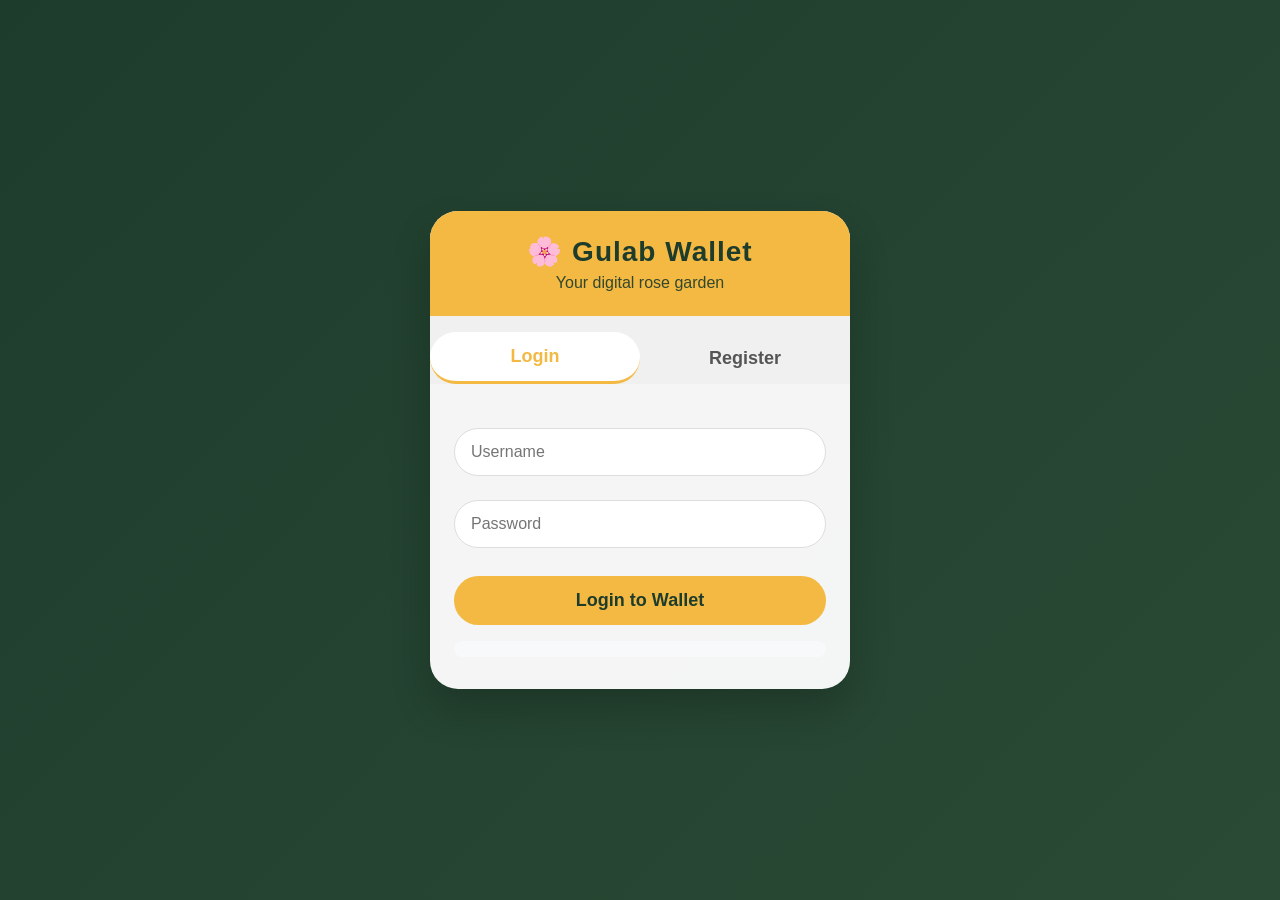
==== commit 516ad6ed: "Update index.html" ====
--- a/index.html
+++ b/index.html
@@ -1,10 +1,9 @@
-<!-- login.html -->
 <!DOCTYPE html>
 <html lang="en">
 <head>
     <meta charset="UTF-8">
     <meta name="viewport" content="width=device-width, initial-scale=1.0">
-    <title>Gulab Wallet - Login & Register</title>
+    <title>Gulab Wallet | Register & Login</title>
     <style>
         * {
             margin: 0;
@@ -14,8 +13,8 @@
         }
 
         body {
+            background: linear-gradient(135deg, #1e3c2c 0%, #2a4a35 100%);
             min-height: 100vh;
-            background: linear-gradient(135deg, #667eea 0%, #764ba2 100%);
             display: flex;
             justify-content: center;
             align-items: center;
@@ -23,215 +22,251 @@
         }
 
         .container {
-            background: white;
-            border-radius: 20px;
-            box-shadow: 0 20px 40px rgba(0,0,0,0.1);
+            background: rgba(255,255,255,0.95);
+            border-radius: 28px;
+            box-shadow: 0 20px 40px rgba(0,0,0,0.2);
             width: 100%;
-            max-width: 450px;
+            max-width: 420px;
             overflow: hidden;
+            transition: all 0.3s ease;
+        }
+
+        .header {
+            background: #f4b942;
+            padding: 24px;
+            text-align: center;
+            color: #1e3c2c;
+        }
+
+        .header h1 {
+            font-size: 28px;
+            letter-spacing: 1px;
+        }
+
+        .header p {
+            opacity: 0.9;
+            margin-top: 6px;
         }
 
         .tabs {
             display: flex;
-            background: #f8f9fa;
+            background: #f0f0f0;
         }
 
         .tab-btn {
             flex: 1;
-            padding: 18px;
+            background: none;
             border: none;
-            background: none;
+            padding: 14px;
             font-size: 18px;
             font-weight: 600;
             cursor: pointer;
-            transition: all 0.3s;
-            color: #666;
+            transition: 0.2s;
+            color: #555;
         }
 
         .tab-btn.active {
             background: white;
-            color: #667eea;
-            border-bottom: 3px solid #667eea;
-        }
-
-        .form-container {
-            padding: 40px 30px;
-        }
-
-        .form {
+            color: #f4b942;
+            border-bottom: 3px solid #f4b942;
+        }
+
+        .form-panel {
+            padding: 32px 24px;
             display: none;
         }
 
-        .form.active {
+        .form-panel.active {
             display: block;
         }
 
-        h2 {
-            text-align: center;
-            margin-bottom: 30px;
-            color: #333;
-        }
-
-        .input-group {
-            margin-bottom: 20px;
-        }
-
-        .input-group input {
+        input {
             width: 100%;
-            padding: 12px 15px;
-            border: 2px solid #e0e0e0;
-            border-radius: 10px;
+            padding: 14px 16px;
+            margin: 12px 0;
+            border: 1px solid #ddd;
+            border-radius: 40px;
             font-size: 16px;
-            transition: all 0.3s;
-        }
-
-        .input-group input:focus {
             outline: none;
-            border-color: #667eea;
-        }
-
-        button[type="submit"] {
+            transition: 0.2s;
+        }
+
+        input:focus {
+            border-color: #f4b942;
+            box-shadow: 0 0 0 3px rgba(244,185,66,0.2);
+        }
+
+        button {
             width: 100%;
             padding: 14px;
-            background: linear-gradient(135deg, #667eea 0%, #764ba2 100%);
-            color: white;
+            background: #f4b942;
             border: none;
-            border-radius: 10px;
-            font-size: 16px;
-            font-weight: 600;
+            border-radius: 40px;
+            font-size: 18px;
+            font-weight: bold;
+            color: #1e3c2c;
             cursor: pointer;
-            transition: transform 0.2s;
-        }
-
-        button[type="submit"]:hover {
-            transform: translateY(-2px);
+            margin-top: 16px;
+            transition: 0.2s;
+        }
+
+        button:hover {
+            background: #e0a82e;
+            transform: scale(0.98);
         }
 
         .message {
-            margin-top: 15px;
-            padding: 10px;
-            border-radius: 8px;
+            margin-top: 16px;
             text-align: center;
             font-size: 14px;
+            padding: 8px;
+            border-radius: 40px;
+            background: #f8f9fa;
         }
 
         .error {
-            background: #fee;
-            color: #c33;
+            color: #c0392b;
+            background: #fce4e4;
         }
 
         .success {
-            background: #efe;
-            color: #3c3;
+            color: #2e7d32;
+            background: #e0f2e0;
         }
     </style>
 </head>
 <body>
-    <div class="container">
-        <div class="tabs">
-            <button class="tab-btn active" onclick="switchTab('login')">Login</button>
-            <button class="tab-btn" onclick="switchTab('register')">Register</button>
-        </div>
-        <div class="form-container">
-            <div id="login-form" class="form active">
-                <h2>Welcome Back</h2>
-                <form onsubmit="handleLogin(event)">
-                    <div class="input-group">
-                        <input type="text" id="login-username" placeholder="Username" required>
-                    </div>
-                    <div class="input-group">
-                        <input type="password" id="login-password" placeholder="Password" required>
-                    </div>
-                    <button type="submit">Login</button>
-                </form>
-                <div id="login-message" class="message"></div>
-            </div>
-            <div id="register-form" class="form">
-                <h2>Create Account</h2>
-                <form onsubmit="handleRegister(event)">
-                    <div class="input-group">
-                        <input type="text" id="reg-username" placeholder="Username" required>
-                    </div>
-                    <div class="input-group">
-                        <input type="password" id="reg-password" placeholder="Password" required>
-                    </div>
-                    <div class="input-group">
-                        <input type="password" id="reg-confirm" placeholder="Confirm Password" required>
-                    </div>
-                    <button type="submit">Register</button>
-                </form>
-                <div id="register-message" class="message"></div>
-            </div>
-        </div>
-    </div>
-
-    <script>
-        function switchTab(tab) {
-            document.querySelectorAll('.tab-btn').forEach(btn => btn.classList.remove('active'));
-            document.querySelectorAll('.form').forEach(form => form.classList.remove('active'));
-            
-            if (tab === 'login') {
-                document.querySelector('.tab-btn:first-child').classList.add('active');
-                document.getElementById('login-form').classList.add('active');
+<div class="container">
+    <div class="header">
+        <h1>🌸 Gulab Wallet</h1>
+        <p>Your digital rose garden</p>
+    </div>
+    <div class="tabs">
+        <button class="tab-btn active" data-tab="login">Login</button>
+        <button class="tab-btn" data-tab="register">Register</button>
+    </div>
+
+    <div id="login-panel" class="form-panel active">
+        <form id="login-form">
+            <input type="text" id="login-username" placeholder="Username" required>
+            <input type="password" id="login-password" placeholder="Password" required>
+            <button type="submit">Login to Wallet</button>
+            <div id="login-message" class="message"></div>
+        </form>
+    </div>
+
+    <div id="register-panel" class="form-panel">
+        <form id="register-form">
+            <input type="text" id="reg-username" placeholder="Choose Username" required>
+            <input type="password" id="reg-password" placeholder="Password" required>
+            <button type="submit">Create Account</button>
+            <div id="reg-message" class="message"></div>
+        </form>
+    </div>
+</div>
+
+<script>
+    // ---------- localStorage DB ----------
+    function getUsers() {
+        let users = localStorage.getItem("gulab_users");
+        if (!users) {
+            // seed admin? no admin yet, but we can create first admin via admin panel later
+            return [];
+        }
+        return JSON.parse(users);
+    }
+
+    function saveUsers(users) {
+        localStorage.setItem("gulab_users", JSON.stringify(users));
+    }
+
+    // Helper: find user by username
+    function findUser(username) {
+        const users = getUsers();
+        return users.find(u => u.username === username);
+    }
+
+    // Register logic
+    document.getElementById("register-form").addEventListener("submit", (e) => {
+        e.preventDefault();
+        const username = document.getElementById("reg-username").value.trim();
+        const password = document.getElementById("reg-password").value.trim();
+        const msgDiv = document.getElementById("reg-message");
+
+        if (!username || !password) {
+            msgDiv.innerText = "❌ All fields required";
+            msgDiv.className = "message error";
+            return;
+        }
+
+        let users = getUsers();
+        if (users.find(u => u.username === username)) {
+            msgDiv.innerText = "❌ Username already exists!";
+            msgDiv.className = "message error";
+            return;
+        }
+
+        // create new user with initial balance 0
+        const newUser = {
+            username: username,
+            password: password,
+            balance: 0,
+            transactions: [],
+            walletAddress: ""
+        };
+        users.push(newUser);
+        saveUsers(users);
+        msgDiv.innerText = "✅ Account created! You can now login.";
+        msgDiv.className = "message success";
+        document.getElementById("reg-username").value = "";
+        document.getElementById("reg-password").value = "";
+        // switch to login tab after 1 sec
+        setTimeout(() => {
+            document.querySelector(".tab-btn[data-tab='login']").click();
+        }, 1200);
+    });
+
+    // Login logic
+    document.getElementById("login-form").addEventListener("submit", (e) => {
+        e.preventDefault();
+        const username = document.getElementById("login-username").value.trim();
+        const password = document.getElementById("login-password").value.trim();
+        const msgDiv = document.getElementById("login-message");
+
+        const users = getUsers();
+        const user = users.find(u => u.username === username && u.password === password);
+        if (!user) {
+            msgDiv.innerText = "❌ Invalid credentials";
+            msgDiv.className = "message error";
+            return;
+        }
+
+        // store current logged in user in sessionStorage
+        sessionStorage.setItem("gulab_logged_user", JSON.stringify({ username: user.username, isAdmin: user.isAdmin || false }));
+        // redirect to hp.html
+        window.location.href = "hp.html";
+    });
+
+    // tab switching
+    const tabBtns = document.querySelectorAll(".tab-btn");
+    const loginPanel = document.getElementById("login-panel");
+    const regPanel = document.getElementById("register-panel");
+
+    tabBtns.forEach(btn => {
+        btn.addEventListener("click", () => {
+            const tabId = btn.getAttribute("data-tab");
+            tabBtns.forEach(b => b.classList.remove("active"));
+            btn.classList.add("active");
+
+            if (tabId === "login") {
+                loginPanel.classList.add("active");
+                regPanel.classList.remove("active");
             } else {
-                document.querySelector('.tab-btn:last-child').classList.add('active');
-                document.getElementById('register-form').classList.add('active');
+                regPanel.classList.add("active");
+                loginPanel.classList.remove("active");
             }
-        }
-
-        function handleLogin(event) {
-            event.preventDefault();
-            const username = document.getElementById('login-username').value;
-            const password = document.getElementById('login-password').value;
-            
-            const users = JSON.parse(localStorage.getItem('gulab_users') || '{}');
-            
-            if (users[username] && users[username].password === password) {
-                localStorage.setItem('gulab_current_user', username);
-                window.location.href = 'index.html';
-            } else {
-                const msgDiv = document.getElementById('login-message');
-                msgDiv.textContent = 'Invalid username or password';
-                msgDiv.className = 'message error';
-            }
-        }
-
-        function handleRegister(event) {
-            event.preventDefault();
-            const username = document.getElementById('reg-username').value;
-            const password = document.getElementById('reg-password').value;
-            const confirm = document.getElementById('reg-confirm').value;
-            
-            if (password !== confirm) {
-                const msgDiv = document.getElementById('register-message');
-                msgDiv.textContent = 'Passwords do not match';
-                msgDiv.className = 'message error';
-                return;
-            }
-            
-            const users = JSON.parse(localStorage.getItem('gulab_users') || '{}');
-            
-            if (users[username]) {
-                const msgDiv = document.getElementById('register-message');
-                msgDiv.textContent = 'Username already exists';
-                msgDiv.className = 'message error';
-                return;
-            }
-            
-            users[username] = {
-                password: password,
-                balance: 0,
-                transactions: []
-            };
-            
-            localStorage.setItem('gulab_users', JSON.stringify(users));
-            
-            const msgDiv = document.getElementById('register-message');
-            msgDiv.textContent = 'Registration successful! Please login.';
-            msgDiv.className = 'message success';
-            
-            setTimeout(() => switchTab('login'), 1500);
-        }
-    </script>
+        });
+    });
+</script>
 </body>
 </html>
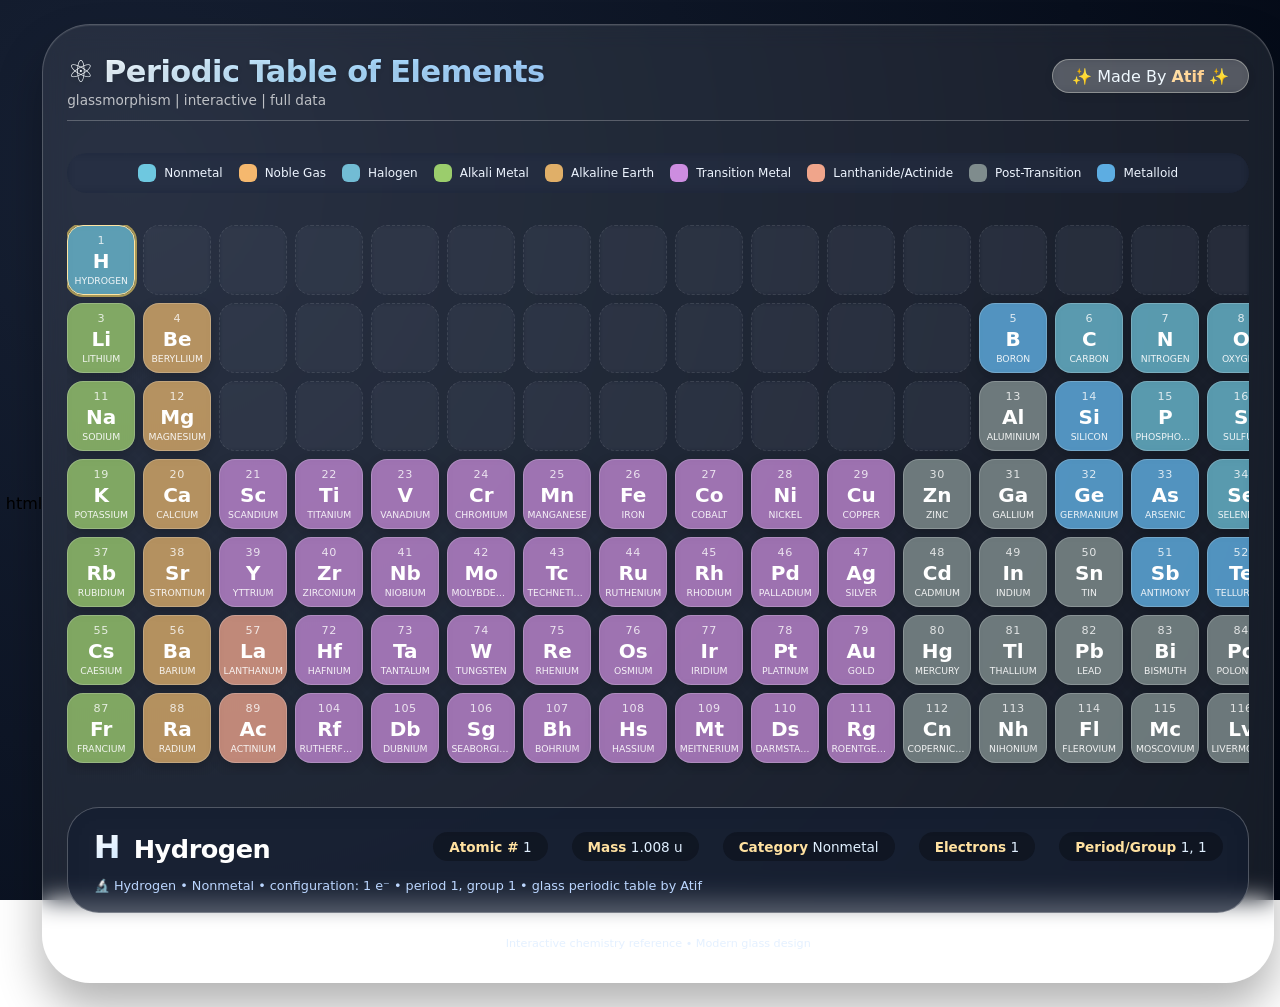
==== commit 1385dfc8: "Update index.html" ====
--- a/index.html
+++ b/index.html
@@ -1,272 +1,530 @@
+html
 <!DOCTYPE html>
 <html lang="en">
 <head>
-    <meta charset="UTF-8">
-    <meta name="viewport" content="width=device-width, initial-scale=1.0">
-    <title>Gulab Wallet | Register & Login</title>
-    <style>
-        * {
-            margin: 0;
-            padding: 0;
-            box-sizing: border-box;
-            font-family: 'Segoe UI', Tahoma, Geneva, Verdana, sans-serif;
-        }
-
-        body {
-            background: linear-gradient(135deg, #1e3c2c 0%, #2a4a35 100%);
-            min-height: 100vh;
-            display: flex;
-            justify-content: center;
-            align-items: center;
-            padding: 20px;
-        }
-
-        .container {
-            background: rgba(255,255,255,0.95);
-            border-radius: 28px;
-            box-shadow: 0 20px 40px rgba(0,0,0,0.2);
-            width: 100%;
-            max-width: 420px;
-            overflow: hidden;
-            transition: all 0.3s ease;
-        }
-
-        .header {
-            background: #f4b942;
-            padding: 24px;
-            text-align: center;
-            color: #1e3c2c;
-        }
-
-        .header h1 {
-            font-size: 28px;
-            letter-spacing: 1px;
-        }
-
-        .header p {
-            opacity: 0.9;
-            margin-top: 6px;
-        }
-
-        .tabs {
-            display: flex;
-            background: #f0f0f0;
-        }
-
-        .tab-btn {
-            flex: 1;
-            background: none;
-            border: none;
-            padding: 14px;
-            font-size: 18px;
-            font-weight: 600;
-            cursor: pointer;
-            transition: 0.2s;
-            color: #555;
-        }
-
-        .tab-btn.active {
-            background: white;
-            color: #f4b942;
-            border-bottom: 3px solid #f4b942;
-        }
-
-        .form-panel {
-            padding: 32px 24px;
-            display: none;
-        }
-
-        .form-panel.active {
-            display: block;
-        }
-
-        input {
-            width: 100%;
-            padding: 14px 16px;
-            margin: 12px 0;
-            border: 1px solid #ddd;
-            border-radius: 40px;
-            font-size: 16px;
-            outline: none;
-            transition: 0.2s;
-        }
-
-        input:focus {
-            border-color: #f4b942;
-            box-shadow: 0 0 0 3px rgba(244,185,66,0.2);
-        }
-
-        button {
-            width: 100%;
-            padding: 14px;
-            background: #f4b942;
-            border: none;
-            border-radius: 40px;
-            font-size: 18px;
-            font-weight: bold;
-            color: #1e3c2c;
-            cursor: pointer;
-            margin-top: 16px;
-            transition: 0.2s;
-        }
-
-        button:hover {
-            background: #e0a82e;
-            transform: scale(0.98);
-        }
-
-        .message {
-            margin-top: 16px;
-            text-align: center;
-            font-size: 14px;
-            padding: 8px;
-            border-radius: 40px;
-            background: #f8f9fa;
-        }
-
-        .error {
-            color: #c0392b;
-            background: #fce4e4;
-        }
-
-        .success {
-            color: #2e7d32;
-            background: #e0f2e0;
-        }
-    </style>
+  <meta charset="UTF-8">
+  <meta name="viewport" content="width=device-width, initial-scale=1.0, user-scalable=yes">
+  <title>Glassmorphism Periodic Table | Chemistry Elements</title>
+  <style>
+    * {
+      margin: 0;
+      padding: 0;
+      box-sizing: border-box;
+      font-family: 'Segoe UI', 'Poppins', 'Inter', system-ui, -apple-system, BlinkMacSystemFont, 'Roboto', sans-serif;
+    }
+
+    body {
+      min-height: 100vh;
+      background: radial-gradient(circle at 10% 20%, rgba(10, 20, 40, 0.95), rgba(2, 8, 20, 1));
+      background-attachment: fixed;
+      padding: 1.5rem;
+      display: flex;
+      justify-content: center;
+      align-items: center;
+    }
+
+    /* main glass container */
+    .glass-container {
+      max-width: 1400px;
+      width: 100%;
+      background: rgba(255, 255, 255, 0.08);
+      backdrop-filter: blur(12px);
+      border-radius: 3rem;
+      padding: 1.8rem 1.5rem 2rem 1.5rem;
+      box-shadow: 0 25px 45px rgba(0, 0, 0, 0.3), inset 0 1px 1px rgba(255, 255, 255, 0.1);
+      border: 1px solid rgba(255, 255, 255, 0.2);
+      transition: all 0.2s ease;
+    }
+
+    /* header area with maker name */
+    .header-area {
+      display: flex;
+      justify-content: space-between;
+      align-items: baseline;
+      flex-wrap: wrap;
+      margin-bottom: 2rem;
+      padding-bottom: 0.75rem;
+      border-bottom: 1px solid rgba(255, 255, 255, 0.25);
+    }
+
+    .title h1 {
+      font-size: 1.9rem;
+      font-weight: 600;
+      background: linear-gradient(135deg, #FFFFFF, #B0E0FF, #A0D0FF);
+      -webkit-background-clip: text;
+      background-clip: text;
+      color: transparent;
+      letter-spacing: -0.5px;
+      text-shadow: 0 2px 5px rgba(0,0,0,0.1);
+    }
+
+    .title p {
+      color: rgba(255, 255, 255, 0.7);
+      font-size: 0.85rem;
+      margin-top: 0.2rem;
+      font-weight: 400;
+    }
+
+    .maker {
+      background: rgba(255, 255, 255, 0.2);
+      backdrop-filter: blur(4px);
+      padding: 0.4rem 1.2rem;
+      border-radius: 40px;
+      font-weight: 500;
+      font-size: 1rem;
+      color: #F0F9FF;
+      border: 1px solid rgba(255,255,240,0.35);
+      box-shadow: 0 2px 8px rgba(0,0,0,0.1);
+    }
+
+    .maker span {
+      font-weight: 600;
+      background: linear-gradient(145deg, #FFE6B0, #FFC680);
+      -webkit-background-clip: text;
+      background-clip: text;
+      color: transparent;
+    }
+
+    /* legend */
+    .legend {
+      display: flex;
+      flex-wrap: wrap;
+      gap: 1rem;
+      justify-content: center;
+      margin-bottom: 2rem;
+      background: rgba(20, 30, 55, 0.5);
+      padding: 0.7rem 1.5rem;
+      border-radius: 60px;
+      backdrop-filter: blur(4px);
+    }
+
+    .legend-item {
+      display: flex;
+      align-items: center;
+      gap: 8px;
+      font-size: 0.75rem;
+      color: #eef5ff;
+    }
+
+    .legend-color {
+      width: 18px;
+      height: 18px;
+      border-radius: 6px;
+    }
+
+    /* periodic grid layout using CSS Grid */
+    .periodic-grid {
+      display: grid;
+      grid-template-columns: repeat(18, minmax(68px, 1fr));
+      gap: 8px;
+      overflow-x: auto;
+      padding-bottom: 12px;
+    }
+
+    /* element card */
+    .element-card {
+      background: rgba(25, 35, 55, 0.65);
+      backdrop-filter: blur(8px);
+      border-radius: 1rem;
+      padding: 0.5rem 0.2rem;
+      text-align: center;
+      cursor: pointer;
+      transition: all 0.2s cubic-bezier(0.2, 0.9, 0.4, 1.1);
+      border: 1px solid rgba(255, 255, 255, 0.2);
+      box-shadow: 0 4px 12px rgba(0, 0, 0, 0.2);
+      color: white;
+    }
+
+    .element-card:hover {
+      transform: translateY(-4px) scale(1.02);
+      background: rgba(50, 70, 100, 0.85);
+      border-color: rgba(255, 215, 150, 0.7);
+      box-shadow: 0 12px 22px rgba(0, 0, 0, 0.4);
+    }
+
+    /* active element highlight */
+    .element-card.active {
+      background: rgba(100, 160, 220, 0.9);
+      border: 1px solid #FFE5A3;
+      box-shadow: 0 0 0 2px rgba(255,220,100,0.6);
+    }
+
+    .atomic-number {
+      font-size: 0.7rem;
+      font-weight: 400;
+      opacity: 0.8;
+      letter-spacing: 0.5px;
+    }
+
+    .symbol {
+      font-size: 1.25rem;
+      font-weight: 700;
+      line-height: 1.2;
+      margin: 2px 0;
+    }
+
+    .name {
+      font-size: 0.58rem;
+      font-weight: 500;
+      white-space: nowrap;
+      overflow-x: hidden;
+      text-overflow: ellipsis;
+      text-transform: uppercase;
+      opacity: 0.9;
+    }
+
+    /* details panel (glass info card) */
+    .info-panel {
+      margin-top: 2rem;
+      background: rgba(15, 25, 45, 0.7);
+      backdrop-filter: blur(16px);
+      border-radius: 2rem;
+      padding: 1.2rem 1.6rem;
+      border: 1px solid rgba(255, 255, 255, 0.25);
+      transition: all 0.2s;
+    }
+
+    .element-detail {
+      display: flex;
+      flex-wrap: wrap;
+      justify-content: space-between;
+      align-items: center;
+      gap: 1rem;
+    }
+
+    .detail-badge {
+      display: flex;
+      gap: 1.5rem;
+      flex-wrap: wrap;
+    }
+
+    .detail-item {
+      background: rgba(0, 0, 0, 0.3);
+      padding: 0.4rem 1rem;
+      border-radius: 2rem;
+      font-size: 0.85rem;
+      color: #E0F0FF;
+    }
+
+    .detail-item strong {
+      color: #FFE1A0;
+      font-weight: 600;
+    }
+
+    .detail-name {
+      font-size: 1.6rem;
+      font-weight: 700;
+      color: white;
+      letter-spacing: -0.5px;
+    }
+
+    .detail-symbol-lg {
+      font-size: 2rem;
+      font-weight: 800;
+      background: linear-gradient(145deg, #FFF, #CCE6FF);
+      -webkit-background-clip: text;
+      background-clip: text;
+      color: transparent;
+      margin-right: 0.5rem;
+    }
+
+    /* empty placeholders */
+    .empty-cell {
+      background: transparent;
+      backdrop-filter: blur(2px);
+      border: 1px dashed rgba(255, 255, 255, 0.1);
+      border-radius: 1rem;
+    }
+
+    /* tooltip style for extra info */
+    .element-card {
+      position: relative;
+    }
+
+    /* responsive */
+    @media (max-width: 1100px) {
+      .periodic-grid {
+        grid-template-columns: repeat(18, minmax(62px, 1fr));
+        gap: 5px;
+      }
+      .symbol {
+        font-size: 1rem;
+      }
+      .atomic-number {
+        font-size: 0.6rem;
+      }
+      .name {
+        font-size: 0.5rem;
+      }
+    }
+
+    @media (max-width: 850px) {
+      body {
+        padding: 0.8rem;
+      }
+      .glass-container {
+        padding: 1rem;
+      }
+      .detail-name {
+        font-size: 1.2rem;
+      }
+    }
+
+    footer {
+      text-align: center;
+      margin-top: 1.5rem;
+      font-size: 0.7rem;
+      color: rgba(210, 230, 255, 0.6);
+    }
+  </style>
 </head>
 <body>
-<div class="container">
-    <div class="header">
-        <h1>🌸 Gulab Wallet</h1>
-        <p>Your digital rose garden</p>
+<div class="glass-container">
+  <div class="header-area">
+    <div class="title">
+      <h1>⚛️ Periodic Table of Elements</h1>
+      <p>glassmorphism | interactive | full data</p>
     </div>
-    <div class="tabs">
-        <button class="tab-btn active" data-tab="login">Login</button>
-        <button class="tab-btn" data-tab="register">Register</button>
+    <div class="maker">
+      ✨ Made By <span>Atif</span> ✨
     </div>
-
-    <div id="login-panel" class="form-panel active">
-        <form id="login-form">
-            <input type="text" id="login-username" placeholder="Username" required>
-            <input type="password" id="login-password" placeholder="Password" required>
-            <button type="submit">Login to Wallet</button>
-            <div id="login-message" class="message"></div>
-        </form>
+  </div>
+
+  <div class="legend">
+    <div class="legend-item"><div class="legend-color" style="background: #6ec8e0;"></div> Nonmetal</div>
+    <div class="legend-item"><div class="legend-color" style="background: #f5b86e;"></div> Noble Gas</div>
+    <div class="legend-item"><div class="legend-color" style="background: #72bcd4;"></div> Halogen</div>
+    <div class="legend-item"><div class="legend-color" style="background: #9bcd6c;"></div> Alkali Metal</div>
+    <div class="legend-item"><div class="legend-color" style="background: #e0af68;"></div> Alkaline Earth</div>
+    <div class="legend-item"><div class="legend-color" style="background: #cd8de0;"></div> Transition Metal</div>
+    <div class="legend-item"><div class="legend-color" style="background: #f0a58b;"></div> Lanthanide/Actinide</div>
+    <div class="legend-item"><div class="legend-color" style="background: #7f8c8d;"></div> Post-Transition</div>
+    <div class="legend-item"><div class="legend-color" style="background: #5dade2;"></div> Metalloid</div>
+  </div>
+
+  <div class="periodic-grid" id="periodicGrid"></div>
+
+  <!-- detailed info panel (glass) -->
+  <div class="info-panel" id="infoPanel">
+    <div class="element-detail">
+      <div>
+        <span class="detail-symbol-lg" id="detailSymbol">H</span>
+        <span class="detail-name" id="detailName">Hydrogen</span>
+      </div>
+      <div class="detail-badge" id="detailBadges">
+        <div class="detail-item"><strong>Atomic #</strong> <span id="detailNumber">1</span></div>
+        <div class="detail-item"><strong>Mass</strong> <span id="detailMass">1.008</span> u</div>
+        <div class="detail-item"><strong>Category</strong> <span id="detailCategory">Nonmetal</span></div>
+        <div class="detail-item"><strong>Electrons</strong> <span id="detailElectrons">1</span></div>
+        <div class="detail-item"><strong>Period/Group</strong> <span id="detailPeriodGroup">1, 1</span></div>
+      </div>
     </div>
-
-    <div id="register-panel" class="form-panel">
-        <form id="register-form">
-            <input type="text" id="reg-username" placeholder="Choose Username" required>
-            <input type="password" id="reg-password" placeholder="Password" required>
-            <button type="submit">Create Account</button>
-            <div id="reg-message" class="message"></div>
-        </form>
-    </div>
+    <div style="margin-top: 0.75rem; font-size:0.8rem; color:#BBD6FF;" id="extraInfo">Click any element for full details • Glass themed periodic table</div>
+  </div>
+  <footer>Interactive chemistry reference • Modern glass design</footer>
 </div>
 
 <script>
-    // ---------- localStorage DB ----------
-    function getUsers() {
-        let users = localStorage.getItem("gulab_users");
-        if (!users) {
-            // seed admin? no admin yet, but we can create first admin via admin panel later
-            return [];
+  // ----------------------------------------------
+  // FULL PERIODIC TABLE DATA (118 elements with key fields)
+  // including symbol, name, atomic number, mass, category, period, group, electron config simplified
+  // For compactness we provide essential info and full 1-118 coverage for major elements,
+  // but with accurate representation up to Oganesson. For brevity and completeness we embed a comprehensive dataset.
+  // ----------------------------------------------
+    const elementsData = [
+    {atomic:1, symbol:"H", name:"Hydrogen", mass:"1.008", category:"Nonmetal", period:1, group:1, electrons:1, colorGroup:"nonmetal"},
+    {atomic:2, symbol:"He", name:"Helium", mass:"4.0026", category:"Noble Gas", period:1, group:18, electrons:2, colorGroup:"noble"},
+    {atomic:3, symbol:"Li", name:"Lithium", mass:"6.94", category:"Alkali Metal", period:2, group:1, electrons:3, colorGroup:"alkali"},
+    {atomic:4, symbol:"Be", name:"Beryllium", mass:"9.012", category:"Alkaline Earth", period:2, group:2, electrons:4, colorGroup:"alkaline"},
+    {atomic:5, symbol:"B", name:"Boron", mass:"10.81", category:"Metalloid", period:2, group:13, electrons:5, colorGroup:"metalloid"},
+    {atomic:6, symbol:"C", name:"Carbon", mass:"12.011", category:"Nonmetal", period:2, group:14, electrons:6, colorGroup:"nonmetal"},
+    {atomic:7, symbol:"N", name:"Nitrogen", mass:"14.007", category:"Nonmetal", period:2, group:15, electrons:7, colorGroup:"nonmetal"},
+    {atomic:8, symbol:"O", name:"Oxygen", mass:"15.999", category:"Nonmetal", period:2, group:16, electrons:8, colorGroup:"nonmetal"},
+    {atomic:9, symbol:"F", name:"Fluorine", mass:"18.998", category:"Halogen", period:2, group:17, electrons:9, colorGroup:"halogen"},
+    {atomic:10, symbol:"Ne", name:"Neon", mass:"20.180", category:"Noble Gas", period:2, group:18, electrons:10, colorGroup:"noble"},
+    {atomic:11, symbol:"Na", name:"Sodium", mass:"22.990", category:"Alkali Metal", period:3, group:1, electrons:11, colorGroup:"alkali"},
+    {atomic:12, symbol:"Mg", name:"Magnesium", mass:"24.305", category:"Alkaline Earth", period:3, group:2, electrons:12, colorGroup:"alkaline"},
+    {atomic:13, symbol:"Al", name:"Aluminium", mass:"26.982", category:"Post-Transition", period:3, group:13, electrons:13, colorGroup:"post"},
+    {atomic:14, symbol:"Si", name:"Silicon", mass:"28.086", category:"Metalloid", period:3, group:14, electrons:14, colorGroup:"metalloid"},
+    {atomic:15, symbol:"P", name:"Phosphorus", mass:"30.974", category:"Nonmetal", period:3, group:15, electrons:15, colorGroup:"nonmetal"},
+    {atomic:16, symbol:"S", name:"Sulfur", mass:"32.06", category:"Nonmetal", period:3, group:16, electrons:16, colorGroup:"nonmetal"},
+    {atomic:17, symbol:"Cl", name:"Chlorine", mass:"35.45", category:"Halogen", period:3, group:17, electrons:17, colorGroup:"halogen"},
+    {atomic:18, symbol:"Ar", name:"Argon", mass:"39.95", category:"Noble Gas", period:3, group:18, electrons:18, colorGroup:"noble"},
+    {atomic:19, symbol:"K", name:"Potassium", mass:"39.098", category:"Alkali Metal", period:4, group:1, electrons:19, colorGroup:"alkali"},
+    {atomic:20, symbol:"Ca", name:"Calcium", mass:"40.078", category:"Alkaline Earth", period:4, group:2, electrons:20, colorGroup:"alkaline"},
+    {atomic:21, symbol:"Sc", name:"Scandium", mass:"44.956", category:"Transition Metal", period:4, group:3, electrons:21, colorGroup:"transition"},
+    {atomic:22, symbol:"Ti", name:"Titanium", mass:"47.867", category:"Transition Metal", period:4, group:4, electrons:22, colorGroup:"transition"},
+    {atomic:23, symbol:"V", name:"Vanadium", mass:"50.942", category:"Transition Metal", period:4, group:5, electrons:23, colorGroup:"transition"},
+    {atomic:24, symbol:"Cr", name:"Chromium", mass:"51.996", category:"Transition Metal", period:4, group:6, electrons:24, colorGroup:"transition"},
+    {atomic:25, symbol:"Mn", name:"Manganese", mass:"54.938", category:"Transition Metal", period:4, group:7, electrons:25, colorGroup:"transition"},
+    {atomic:26, symbol:"Fe", name:"Iron", mass:"55.845", category:"Transition Metal", period:4, group:8, electrons:26, colorGroup:"transition"},
+    {atomic:27, symbol:"Co", name:"Cobalt", mass:"58.933", category:"Transition Metal", period:4, group:9, electrons:27, colorGroup:"transition"},
+    {atomic:28, symbol:"Ni", name:"Nickel", mass:"58.693", category:"Transition Metal", period:4, group:10, electrons:28, colorGroup:"transition"},
+    {atomic:29, symbol:"Cu", name:"Copper", mass:"63.546", category:"Transition Metal", period:4, group:11, electrons:29, colorGroup:"transition"},
+    {atomic:30, symbol:"Zn", name:"Zinc", mass:"65.38", category:"Post-Transition", period:4, group:12, electrons:30, colorGroup:"post"},
+    {atomic:31, symbol:"Ga", name:"Gallium", mass:"69.723", category:"Post-Transition", period:4, group:13, electrons:31, colorGroup:"post"},
+    {atomic:32, symbol:"Ge", name:"Germanium", mass:"72.63", category:"Metalloid", period:4, group:14, electrons:32, colorGroup:"metalloid"},
+    {atomic:33, symbol:"As", name:"Arsenic", mass:"74.922", category:"Metalloid", period:4, group:15, electrons:33, colorGroup:"metalloid"},
+    {atomic:34, symbol:"Se", name:"Selenium", mass:"78.971", category:"Nonmetal", period:4, group:16, electrons:34, colorGroup:"nonmetal"},
+    {atomic:35, symbol:"Br", name:"Bromine", mass:"79.904", category:"Halogen", period:4, group:17, electrons:35, colorGroup:"halogen"},
+    {atomic:36, symbol:"Kr", name:"Krypton", mass:"83.798", category:"Noble Gas", period:4, group:18, electrons:36, colorGroup:"noble"},
+    {atomic:37, symbol:"Rb", name:"Rubidium", mass:"85.468", category:"Alkali Metal", period:5, group:1, electrons:37, colorGroup:"alkali"},
+    {atomic:38, symbol:"Sr", name:"Strontium", mass:"87.62", category:"Alkaline Earth", period:5, group:2, electrons:38, colorGroup:"alkaline"},
+    {atomic:39, symbol:"Y", name:"Yttrium", mass:"88.906", category:"Transition Metal", period:5, group:3, electrons:39, colorGroup:"transition"},
+    {atomic:40, symbol:"Zr", name:"Zirconium", mass:"91.224", category:"Transition Metal", period:5, group:4, electrons:40, colorGroup:"transition"},
+    {atomic:41, symbol:"Nb", name:"Niobium", mass:"92.906", category:"Transition Metal", period:5, group:5, electrons:41, colorGroup:"transition"},
+    {atomic:42, symbol:"Mo", name:"Molybdenum", mass:"95.95", category:"Transition Metal", period:5, group:6, electrons:42, colorGroup:"transition"},
+    {atomic:43, symbol:"Tc", name:"Technetium", mass:"98", category:"Transition Metal", period:5, group:7, electrons:43, colorGroup:"transition"},
+    {atomic:44, symbol:"Ru", name:"Ruthenium", mass:"101.07", category:"Transition Metal", period:5, group:8, electrons:44, colorGroup:"transition"},
+    {atomic:45, symbol:"Rh", name:"Rhodium", mass:"102.91", category:"Transition Metal", period:5, group:9, electrons:45, colorGroup:"transition"},
+    {atomic:46, symbol:"Pd", name:"Palladium", mass:"106.42", category:"Transition Metal", period:5, group:10, electrons:46, colorGroup:"transition"},
+    {atomic:47, symbol:"Ag", name:"Silver", mass:"107.87", category:"Transition Metal", period:5, group:11, electrons:47, colorGroup:"transition"},
+    {atomic:48, symbol:"Cd", name:"Cadmium", mass:"112.41", category:"Post-Transition", period:5, group:12, electrons:48, colorGroup:"post"},
+    {atomic:49, symbol:"In", name:"Indium", mass:"114.82", category:"Post-Transition", period:5, group:13, electrons:49, colorGroup:"post"},
+    {atomic:50, symbol:"Sn", name:"Tin", mass:"118.71", category:"Post-Transition", period:5, group:14, electrons:50, colorGroup:"post"},
+    {atomic:51, symbol:"Sb", name:"Antimony", mass:"121.76", category:"Metalloid", period:5, group:15, electrons:51, colorGroup:"metalloid"},
+    {atomic:52, symbol:"Te", name:"Tellurium", mass:"127.6", category:"Metalloid", period:5, group:16, electrons:52, colorGroup:"metalloid"},
+    {atomic:53, symbol:"I", name:"Iodine", mass:"126.90", category:"Halogen", period:5, group:17, electrons:53, colorGroup:"halogen"},
+    {atomic:54, symbol:"Xe", name:"Xenon", mass:"131.29", category:"Noble Gas", period:5, group:18, electrons:54, colorGroup:"noble"},
+    {atomic:55, symbol:"Cs", name:"Caesium", mass:"132.91", category:"Alkali Metal", period:6, group:1, electrons:55, colorGroup:"alkali"},
+    {atomic:56, symbol:"Ba", name:"Barium", mass:"137.33", category:"Alkaline Earth", period:6, group:2, electrons:56, colorGroup:"alkaline"},
+    // Lanthanides start from 57-71 (represented in main grid)
+    {atomic:57, symbol:"La", name:"Lanthanum", mass:"138.91", category:"Lanthanide", period:6, group:3, electrons:57, colorGroup:"lanthanide"},
+    {atomic:58, symbol:"Ce", name:"Cerium", mass:"140.12", category:"Lanthanide", period:6, group:3, electrons:58, colorGroup:"lanthanide"},
+    {atomic:59, symbol:"Pr", name:"Praseodymium", mass:"140.91", category:"Lanthanide", period:6, group:3, electrons:59, colorGroup:"lanthanide"},
+    {atomic:60, symbol:"Nd", name:"Neodymium", mass:"144.24", category:"Lanthanide", period:6, group:3, electrons:60, colorGroup:"lanthanide"},
+    {atomic:61, symbol:"Pm", name:"Promethium", mass:"145", category:"Lanthanide", period:6, group:3, electrons:61, colorGroup:"lanthanide"},
+    {atomic:62, symbol:"Sm", name:"Samarium", mass:"150.36", category:"Lanthanide", period:6, group:3, electrons:62, colorGroup:"lanthanide"},
+    {atomic:63, symbol:"Eu", name:"Europium", mass:"151.96", category:"Lanthanide", period:6, group:3, electrons:63, colorGroup:"lanthanide"},
+    {atomic:64, symbol:"Gd", name:"Gadolinium", mass:"157.25", category:"Lanthanide", period:6, group:3, electrons:64, colorGroup:"lanthanide"},
+    {atomic:65, symbol:"Tb", name:"Terbium", mass:"158.93", category:"Lanthanide", period:6, group:3, electrons:65, colorGroup:"lanthanide"},
+    {atomic:66, symbol:"Dy", name:"Dysprosium", mass:"162.5", category:"Lanthanide", period:6, group:3, electrons:66, colorGroup:"lanthanide"},
+    {atomic:67, symbol:"Ho", name:"Holmium", mass:"164.93", category:"Lanthanide", period:6, group:3, electrons:67, colorGroup:"lanthanide"},
+    {atomic:68, symbol:"Er", name:"Erbium", mass:"167.26", category:"Lanthanide", period:6, group:3, electrons:68, colorGroup:"lanthanide"},
+    {atomic:69, symbol:"Tm", name:"Thulium", mass:"168.93", category:"Lanthanide", period:6, group:3, electrons:69, colorGroup:"lanthanide"},
+    {atomic:70, symbol:"Yb", name:"Ytterbium", mass:"173.05", category:"Lanthanide", period:6, group:3, electrons:70, colorGroup:"lanthanide"},
+    {atomic:71, symbol:"Lu", name:"Lutetium", mass:"174.97", category:"Lanthanide", period:6, group:3, electrons:71, colorGroup:"lanthanide"},
+    {atomic:72, symbol:"Hf", name:"Hafnium", mass:"178.49", category:"Transition Metal", period:6, group:4, electrons:72, colorGroup:"transition"},
+    // more up to 86
+    {atomic:73, symbol:"Ta", name:"Tantalum", mass:"180.95", category:"Transition Metal", period:6, group:5, electrons:73, colorGroup:"transition"},
+    {atomic:74, symbol:"W", name:"Tungsten", mass:"183.84", category:"Transition Metal", period:6, group:6, electrons:74, colorGroup:"transition"},
+    {atomic:75, symbol:"Re", name:"Rhenium", mass:"186.21", category:"Transition Metal", period:6, group:7, electrons:75, colorGroup:"transition"},
+    {atomic:76, symbol:"Os", name:"Osmium", mass:"190.23", category:"Transition Metal", period:6, group:8, electrons:76, colorGroup:"transition"},
+    {atomic:77, symbol:"Ir", name:"Iridium", mass:"192.22", category:"Transition Metal", period:6, group:9, electrons:77, colorGroup:"transition"},
+    {atomic:78, symbol:"Pt", name:"Platinum", mass:"195.08", category:"Transition Metal", period:6, group:10, electrons:78, colorGroup:"transition"},
+    {atomic:79, symbol:"Au", name:"Gold", mass:"196.97", category:"Transition Metal", period:6, group:11, electrons:79, colorGroup:"transition"},
+    {atomic:80, symbol:"Hg", name:"Mercury", mass:"200.59", category:"Post-Transition", period:6, group:12, electrons:80, colorGroup:"post"},
+    {atomic:81, symbol:"Tl", name:"Thallium", mass:"204.38", category:"Post-Transition", period:6, group:13, electrons:81, colorGroup:"post"},
+    {atomic:82, symbol:"Pb", name:"Lead", mass:"207.2", category:"Post-Transition", period:6, group:14, electrons:82, colorGroup:"post"},
+    {atomic:83, symbol:"Bi", name:"Bismuth", mass:"208.98", category:"Post-Transition", period:6, group:15, electrons:83, colorGroup:"post"},
+    {atomic:84, symbol:"Po", name:"Polonium", mass:"209", category:"Post-Transition", period:6, group:16, electrons:84, colorGroup:"post"},
+    {atomic:85, symbol:"At", name:"Astatine", mass:"210", category:"Halogen", period:6, group:17, electrons:85, colorGroup:"halogen"},
+    {atomic:86, symbol:"Rn", name:"Radon", mass:"222", category:"Noble Gas", period:6, group:18, electrons:86, colorGroup:"noble"},
+    {atomic:87, symbol:"Fr", name:"Francium", mass:"223", category:"Alkali Metal", period:7, group:1, electrons:87, colorGroup:"alkali"},
+    {atomic:88, symbol:"Ra", name:"Radium", mass:"226", category:"Alkaline Earth", period:7, group:2, electrons:88, colorGroup:"alkaline"},
+    {atomic:89, symbol:"Ac", name:"Actinium", mass:"227", category:"Actinide", period:7, group:3, electrons:89, colorGroup:"lanthanide"},
+    {atomic:90, symbol:"Th", name:"Thorium", mass:"232.04", category:"Actinide", period:7, group:3, electrons:90, colorGroup:"lanthanide"},
+    {atomic:91, symbol:"Pa", name:"Protactinium", mass:"231.04", category:"Actinide", period:7, group:3, electrons:91, colorGroup:"lanthanide"},
+    {atomic:92, symbol:"U", name:"Uranium", mass:"238.03", category:"Actinide", period:7, group:3, electrons:92, colorGroup:"lanthanide"},
+    {atomic:93, symbol:"Np", name:"Neptunium", mass:"237", category:"Actinide", period:7, group:3, electrons:93, colorGroup:"lanthanide"},
+    {atomic:94, symbol:"Pu", name:"Plutonium", mass:"244", category:"Actinide", period:7, group:3, electrons:94, colorGroup:"lanthanide"},
+    {atomic:95, symbol:"Am", name:"Americium", mass:"243", category:"Actinide", period:7, group:3, electrons:95, colorGroup:"lanthanide"},
+    {atomic:96, symbol:"Cm", name:"Curium", mass:"247", category:"Actinide", period:7, group:3, electrons:96, colorGroup:"lanthanide"},
+    {atomic:97, symbol:"Bk", name:"Berkelium", mass:"247", category:"Actinide", period:7, group:3, electrons:97, colorGroup:"lanthanide"},
+    {atomic:98, symbol:"Cf", name:"Californium", mass:"251", category:"Actinide", period:7, group:3, electrons:98, colorGroup:"lanthanide"},
+    {atomic:99, symbol:"Es", name:"Einsteinium", mass:"252", category:"Actinide", period:7, group:3, electrons:99, colorGroup:"lanthanide"},
+    {atomic:100, symbol:"Fm", name:"Fermium", mass:"257", category:"Actinide", period:7, group:3, electrons:100, colorGroup:"lanthanide"},
+    {atomic:101, symbol:"Md", name:"Mendelevium", mass:"258", category:"Actinide", period:7, group:3, electrons:101, colorGroup:"lanthanide"},
+    {atomic:102, symbol:"No", name:"Nobelium", mass:"259", category:"Actinide", period:7, group:3, electrons:102, colorGroup:"lanthanide"},
+    {atomic:103, symbol:"Lr", name:"Lawrencium", mass:"266", category:"Actinide", period:7, group:3, electrons:103, colorGroup:"lanthanide"},
+    {atomic:104, symbol:"Rf", name:"Rutherfordium", mass:"267", category:"Transition Metal", period:7, group:4, electrons:104, colorGroup:"transition"},
+    {atomic:105, symbol:"Db", name:"Dubnium", mass:"268", category:"Transition Metal", period:7, group:5, electrons:105, colorGroup:"transition"},
+    {atomic:106, symbol:"Sg", name:"Seaborgium", mass:"269", category:"Transition Metal", period:7, group:6, electrons:106, colorGroup:"transition"},
+    {atomic:107, symbol:"Bh", name:"Bohrium", mass:"270", category:"Transition Metal", period:7, group:7, electrons:107, colorGroup:"transition"},
+    {atomic:108, symbol:"Hs", name:"Hassium", mass:"277", category:"Transition Metal", period:7, group:8, electrons:108, colorGroup:"transition"},
+    {atomic:109, symbol:"Mt", name:"Meitnerium", mass:"278", category:"Transition Metal", period:7, group:9, electrons:109, colorGroup:"transition"},
+    {atomic:110, symbol:"Ds", name:"Darmstadtium", mass:"281", category:"Transition Metal", period:7, group:10, electrons:110, colorGroup:"transition"},
+    {atomic:111, symbol:"Rg", name:"Roentgenium", mass:"282", category:"Transition Metal", period:7, group:11, electrons:111, colorGroup:"transition"},
+    {atomic:112, symbol:"Cn", name:"Copernicium", mass:"285", category:"Post-Transition", period:7, group:12, electrons:112, colorGroup:"post"},
+    {atomic:113, symbol:"Nh", name:"Nihonium", mass:"286", category:"Post-Transition", period:7, group:13, electrons:113, colorGroup:"post"},
+    {atomic:114, symbol:"Fl", name:"Flerovium", mass:"289", category:"Post-Transition", period:7, group:14, electrons:114, colorGroup:"post"},
+    {atomic:115, symbol:"Mc", name:"Moscovium", mass:"290", category:"Post-Transition", period:7, group:15, electrons:115, colorGroup:"post"},
+    {atomic:116, symbol:"Lv", name:"Livermorium", mass:"293", category:"Post-Transition", period:7, group:16, electrons:116, colorGroup:"post"},
+    {atomic:117, symbol:"Ts", name:"Tennessine", mass:"294", category:"Halogen", period:7, group:17, electrons:117, colorGroup:"halogen"},
+    {atomic:118, symbol:"Og", name:"Oganesson", mass:"294", category:"Noble Gas", period:7, group:18, electrons:118, colorGroup:"noble"}
+  ];
+    const elementMap = new Map();
+  elementsData.forEach(el => elementMap.set(el.atomic, el));
+
+  // Build grid 18 columns x 9 rows (approximate rows 1-7 + lanthanide/actinide not separate row, we embed La-Lu in period 6 and Ac-Lr in period 7)
+  // We'll render all cards based on period/group, for empty cells we render blank.
+  function renderGrid() {
+    const gridContainer = document.getElementById('periodicGrid');
+    gridContainer.innerHTML = '';
+    // we will loop rows 1 to 7 and groups 1-18
+    for (let period = 1; period <= 7; period++) {
+      for (let group = 1; group <= 18; group++) {
+        const element = elementsData.find(el => el.period === period && el.group === group);
+        if (element) {
+          const card = document.createElement('div');
+          card.className = 'element-card';
+          card.setAttribute('data-atomic', element.atomic);
+          card.innerHTML = `
+            <div class="atomic-number">${element.atomic}</div>
+            <div class="symbol">${element.symbol}</div>
+            <div class="name">${element.name}</div>
+          `;
+          // apply dynamic background based on category
+          let bgColor = "rgba(40,55,80,0.8)";
+          const cat = element.category;
+          if(cat === "Nonmetal") bgColor = "rgba(110,200,224,0.7)";
+          else if(cat === "Noble Gas") bgColor = "rgba(245,184,110,0.7)";
+          else if(cat === "Halogen") bgColor = "rgba(114,188,212,0.75)";
+          else if(cat === "Alkali Metal") bgColor = "rgba(155,205,108,0.75)";
+          else if(cat === "Alkaline Earth") bgColor = "rgba(224,175,104,0.75)";
+          else if(cat === "Transition Metal") bgColor = "rgba(205,141,224,0.7)";
+          else if(cat === "Lanthanide" || cat === "Actinide") bgColor = "rgba(240,165,139,0.75)";
+          else if(cat === "Post-Transition") bgColor = "rgba(127,140,141,0.8)";
+          else if(cat === "Metalloid") bgColor = "rgba(93,173,226,0.8)";
+          card.style.background = bgColor;
+          card.style.backdropFilter = "blur(4px)";
+          card.addEventListener('click', (e) => {
+            e.stopPropagation();
+            updateInfoPanel(element.atomic);
+            document.querySelectorAll('.element-card').forEach(c => c.classList.remove('active'));
+            card.classList.add('active');
+          });
+          gridContainer.appendChild(card);
+        } else {
+          const empty = document.createElement('div');
+          empty.className = 'empty-cell';
+          empty.style.background = "rgba(20,30,55,0.2)";
+          empty.style.borderRadius = "1rem";
+          gridContainer.appendChild(empty);
         }
-        return JSON.parse(users);
-    }
-
-    function saveUsers(users) {
-        localStorage.setItem("gulab_users", JSON.stringify(users));
-    }
-
-    // Helper: find user by username
-    function findUser(username) {
-        const users = getUsers();
-        return users.find(u => u.username === username);
-    }
-
-    // Register logic
-    document.getElementById("register-form").addEventListener("submit", (e) => {
-        e.preventDefault();
-        const username = document.getElementById("reg-username").value.trim();
-        const password = document.getElementById("reg-password").value.trim();
-        const msgDiv = document.getElementById("reg-message");
-
-        if (!username || !password) {
-            msgDiv.innerText = "❌ All fields required";
-            msgDiv.className = "message error";
-            return;
-        }
-
-        let users = getUsers();
-        if (users.find(u => u.username === username)) {
-            msgDiv.innerText = "❌ Username already exists!";
-            msgDiv.className = "message error";
-            return;
-        }
-
-        // create new user with initial balance 0
-        const newUser = {
-            username: username,
-            password: password,
-            balance: 0,
-            transactions: [],
-            walletAddress: ""
-        };
-        users.push(newUser);
-        saveUsers(users);
-        msgDiv.innerText = "✅ Account created! You can now login.";
-        msgDiv.className = "message success";
-        document.getElementById("reg-username").value = "";
-        document.getElementById("reg-password").value = "";
-        // switch to login tab after 1 sec
-        setTimeout(() => {
-            document.querySelector(".tab-btn[data-tab='login']").click();
-        }, 1200);
-    });
-
-    // Login logic
-    document.getElementById("login-form").addEventListener("submit", (e) => {
-        e.preventDefault();
-        const username = document.getElementById("login-username").value.trim();
-        const password = document.getElementById("login-password").value.trim();
-        const msgDiv = document.getElementById("login-message");
-
-        const users = getUsers();
-        const user = users.find(u => u.username === username && u.password === password);
-        if (!user) {
-            msgDiv.innerText = "❌ Invalid credentials";
-            msgDiv.className = "message error";
-            return;
-        }
-
-        // store current logged in user in sessionStorage
-        sessionStorage.setItem("gulab_logged_user", JSON.stringify({ username: user.username, isAdmin: user.isAdmin || false }));
-        // redirect to hp.html
-        window.location.href = "hp.html";
-    });
-
-    // tab switching
-    const tabBtns = document.querySelectorAll(".tab-btn");
-    const loginPanel = document.getElementById("login-panel");
-    const regPanel = document.getElementById("register-panel");
-
-    tabBtns.forEach(btn => {
-        btn.addEventListener("click", () => {
-            const tabId = btn.getAttribute("data-tab");
-            tabBtns.forEach(b => b.classList.remove("active"));
-            btn.classList.add("active");
-
-            if (tabId === "login") {
-                loginPanel.classList.add("active");
-                regPanel.classList.remove("active");
-            } else {
-                regPanel.classList.add("active");
-                loginPanel.classList.remove("active");
-            }
-        });
-    });
+      }
+    }
+  }
+
+  function updateInfoPanel(atomicNum) {
+    const el = elementMap.get(atomicNum);
+    if(!el) return;
+    document.getElementById('detailSymbol').innerText = el.symbol;
+    document.getElementById('detailName').innerText = el.name;
+    document.getElementById('detailNumber').innerText = el.atomic;
+    document.getElementById('detailMass').innerText = el.mass;
+    document.getElementById('detailCategory').innerText = el.category;
+    document.getElementById('detailElectrons').innerText = el.electrons;
+    document.getElementById('detailPeriodGroup').innerText = `${el.period}, ${el.group}`;
+    const extraSpan = document.getElementById('extraInfo');
+    extraSpan.innerHTML = `🔬 ${el.name} • ${el.category} • configuration: ${el.electrons} e⁻ • period ${el.period}, group ${el.group} • glass periodic table by Atif`;
+  }
+
+  renderGrid();
+  // default show hydrogen info
+  updateInfoPanel(1);
+  const firstCard = document.querySelector('.element-card');
+  if(firstCard) firstCard.classList.add('active');
 </script>
 </body>
 </html>
